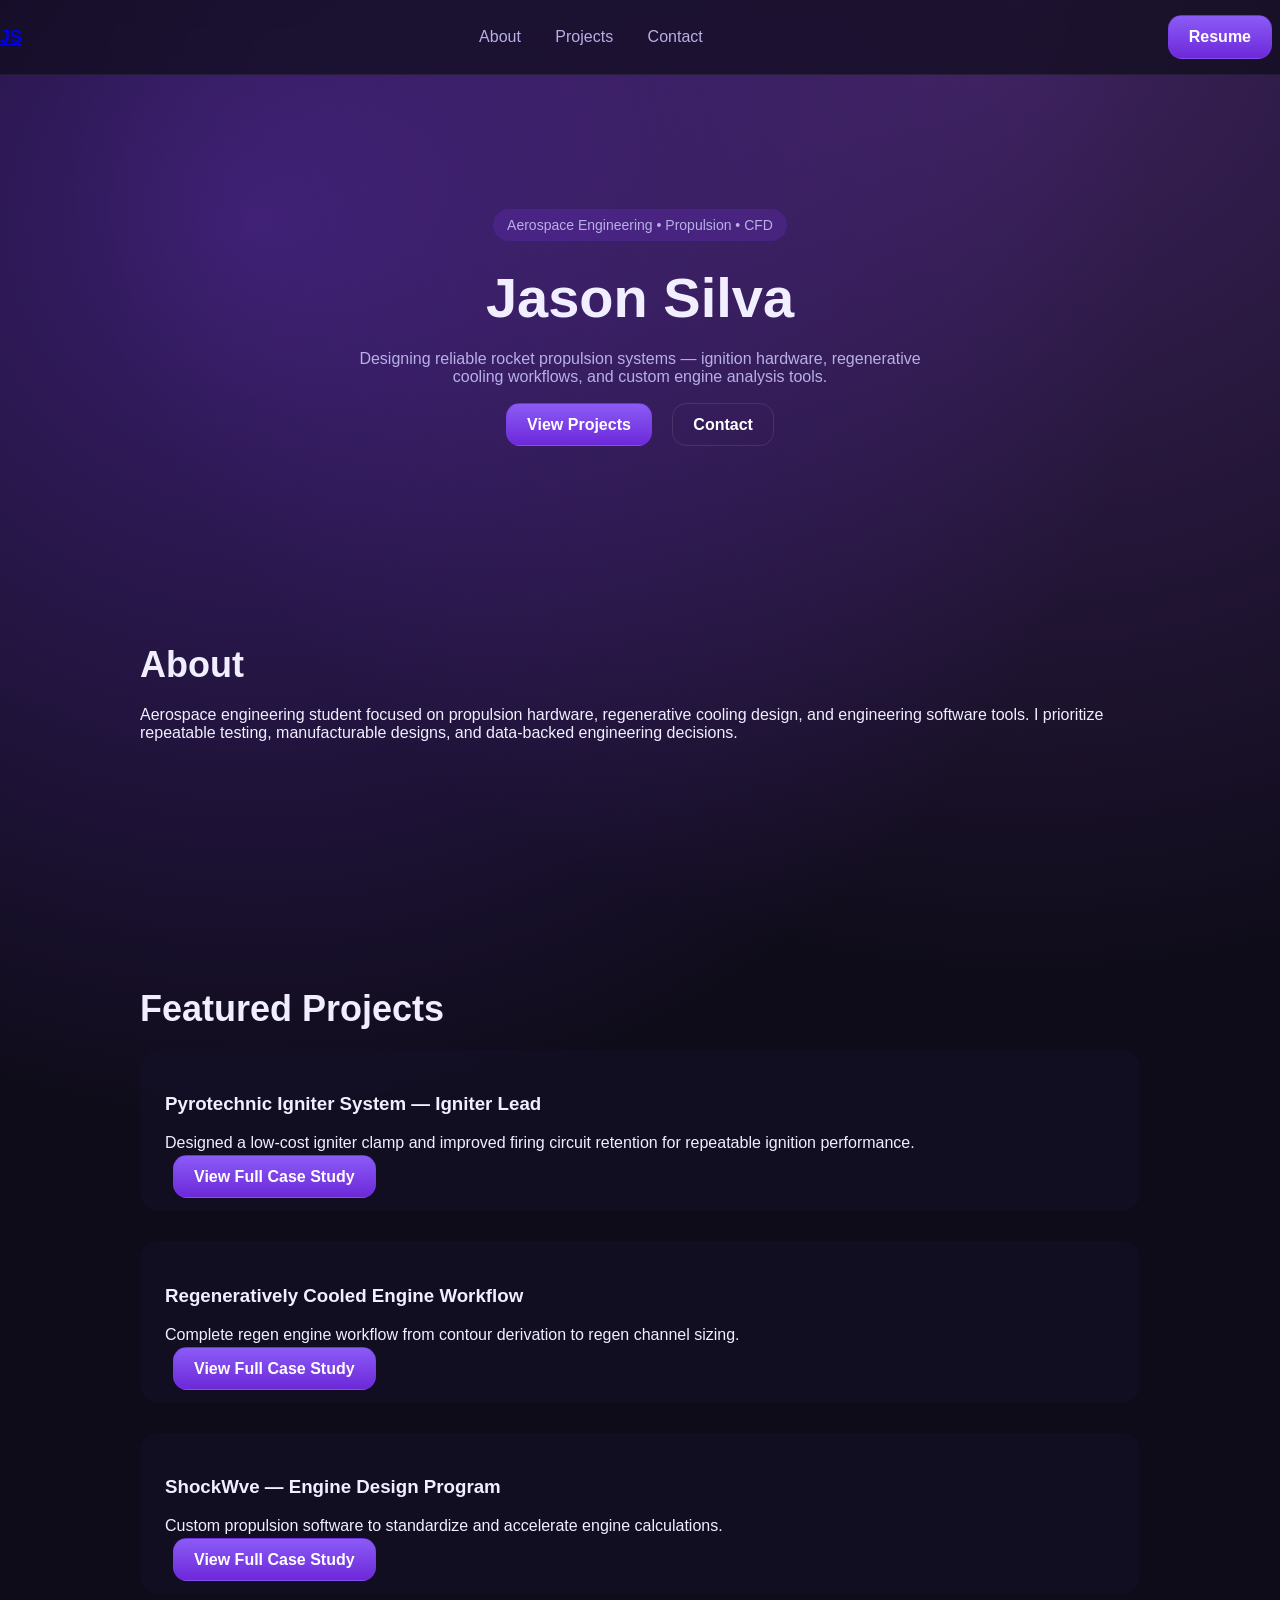
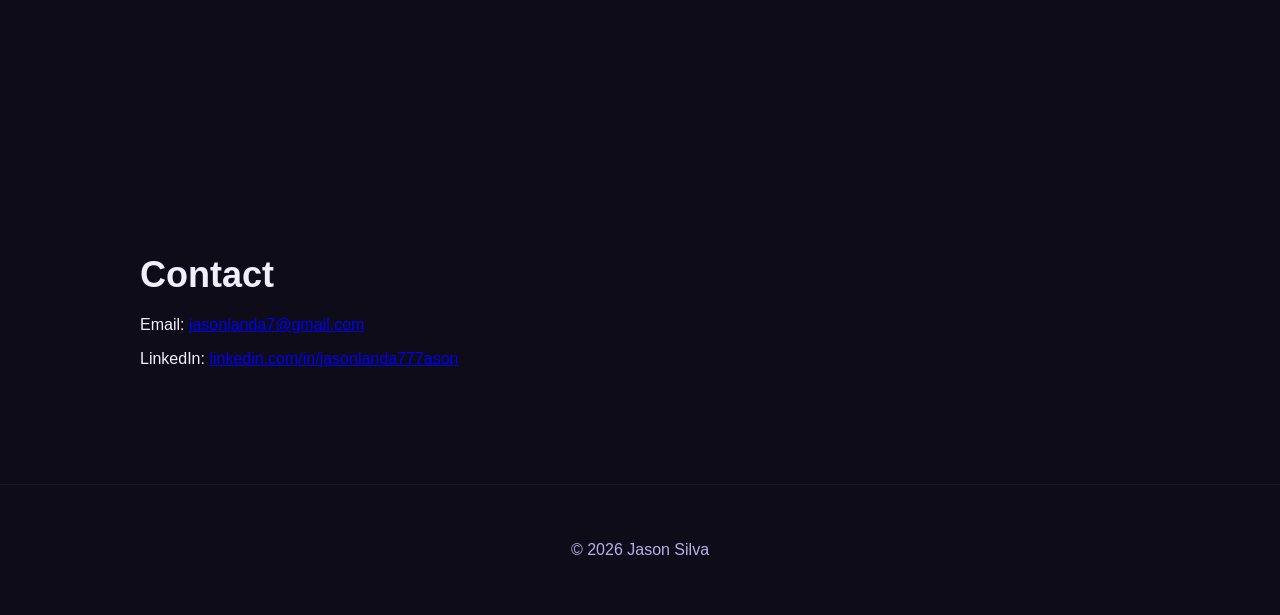
==== index.html @ 84298b2a "Add files via upload" ====
<!DOCTYPE html>
<html lang="en">
<head>
  <meta charset="UTF-8" />
  <meta name="viewport" content="width=device-width, initial-scale=1.0"/>
  <title>Jason Silva | Propulsion Portfolio</title>
  <meta name="description" content="Jason Silva — Aerospace engineering portfolio focused on propulsion, regenerative cooling, and engine design tools." />
  <link rel="stylesheet" href="style.css" />
</head>
<body>

<nav class="nav">
  <div class="nav-inner">
    <a class="brand" href="#top">JS</a>
    <div class="nav-links">
      <a href="#about">About</a>
      <a href="#projects">Projects</a>
      <a href="#contact">Contact</a>
    </div>
    <a class="btn btn-small" href="assets/resume.pdf" target="_blank">Resume</a>
  </div>
</nav>

<header id="top" class="hero reveal">
  <div class="container hero-content">
    <p class="tag">Aerospace Engineering • Propulsion • CFD</p>
    <h1>Jason Silva</h1>
    <p class="subtitle">
      Designing reliable rocket propulsion systems — ignition hardware,
      regenerative cooling workflows, and custom engine analysis tools.
    </p>
    <div class="hero-actions">
      <a class="btn" href="#projects">View Projects</a>
      <a class="btn btn-ghost" href="#contact">Contact</a>
    </div>
  </div>
</header>

<section id="about" class="section reveal">
  <div class="container">
    <h2>About</h2>
    <p>
      Aerospace engineering student focused on propulsion hardware,
      regenerative cooling design, and engineering software tools.
      I prioritize repeatable testing, manufacturable designs,
      and data-backed engineering decisions.
    </p>
  </div>
</section>

<section id="projects" class="section reveal">
  <div class="container">
    <h2>Featured Projects</h2>

    <!-- Project 1 -->
    <div class="card project">
  <h3>Pyrotechnic Igniter System — Igniter Lead</h3>
  <p>
    Designed a low-cost igniter clamp and improved firing circuit retention
    for repeatable ignition performance.
  </p>
  <a class="btn" href="igniter.html">View Full Case Study</a>
</div>

    <!-- Project 2 -->
    <div class="card project">
  <h3>Regeneratively Cooled Engine Workflow</h3>
  <p>
    Complete regen engine workflow from contour derivation
    to regen channel sizing.
  </p>
  <a class="btn" href="regen-engine.html">View Full Case Study</a>
</div>

    <!-- Project 3 -->
    <div class="card project">
  <h3>ShockWve — Engine Design Program</h3>
  <p>
    Custom propulsion software to standardize and accelerate engine calculations.
  </p>
  <a class="btn" href="shockwve.html">View Full Case Study</a>
</div>

  </div>
</section>

<section id="contact" class="section reveal">
  <div class="container">
    <h2>Contact</h2>
    <p>Email: <a href="mailto:jasonlanda7@gmail.com">jasonlanda7@gmail.com</a></p>
    <p>
      LinkedIn:
      <a href="https://www.linkedin.com/in/jasonlanda777ason" target="_blank">
        linkedin.com/in/jasonlanda777ason
      </a>
    </p>
  </div>
</section>

<footer>
  <p>© <span id="year"></span> Jason Silva</p>
</footer>

<script>
  document.getElementById("year").textContent = new Date().getFullYear();

  const reveals = document.querySelectorAll(".reveal");

  const observer = new IntersectionObserver((entries) => {
    entries.forEach(entry => {
      if (entry.isIntersecting) {
        entry.target.classList.add("active");
      }
    });
  }, { threshold: 0.15 });

  reveals.forEach(el => observer.observe(el));
</script>

</body>
</html>
---- style.css ----
:root{
  --bg:#0f0c1a;
  --card:rgba(20,17,41,0.6);
  --text:#f1efff;
  --muted:#b8b0e6;
  --purple:#7c3aed;
  --purple-light:#a855f7;
  --radius:18px;
}

*{box-sizing:border-box}
html{scroll-behavior:smooth}

body{
  margin:0;
  font-family:-apple-system,BlinkMacSystemFont,"SF Pro Display","Segoe UI",Roboto,Helvetica,Arial,sans-serif;
  background: radial-gradient(circle at 20% 10%, rgba(124,58,237,0.4), transparent 40%),
              radial-gradient(circle at 80% 0%, rgba(168,85,247,0.3), transparent 40%),
              var(--bg);
  color:var(--text);
}

.container{
  width:min(1000px,90%);
  margin:auto;
}

.nav{
  position:sticky;
  top:0;
  backdrop-filter:blur(12px);
  background:rgba(15,12,26,0.7);
  padding:15px 0;
  border-bottom:1px solid rgba(255,255,255,0.05);
}

.nav-inner{
  display:flex;
  justify-content:space-between;
  align-items:center;
}

.nav-links a{
  margin:0 15px;
  color:var(--muted);
  text-decoration:none;
}

.brand{
  font-weight:700;
  font-size:18px;
}

.hero{
  text-align:center;
  padding:120px 0 80px;
}

.hero h1{
  font-size:56px;
  margin:10px 0;
}

.subtitle{
  color:var(--muted);
  max-width:600px;
  margin:20px auto;
}

.tag{
  display:inline-block;
  padding:8px 14px;
  background:rgba(124,58,237,0.2);
  border-radius:999px;
  color:var(--muted);
  font-size:14px;
}

.hero-actions{
  margin-top:30px;
}

.btn{
  padding:12px 20px;
  border-radius:14px;
  border:1px solid rgba(124,58,237,0.4);
  background:linear-gradient(180deg,#8b5cf6,#6d28d9);
  color:#fff;
  text-decoration:none;
  font-weight:600;
  transition:all .35s cubic-bezier(.22,1,.36,1);
  margin:0 8px;
}

.btn:hover{
  transform:translateY(-4px);
  box-shadow:0 20px 60px rgba(124,58,237,.5);
}

.btn-ghost{
  background:transparent;
  border:1px solid rgba(255,255,255,0.1);
}

.section{
  padding:100px 0;
}

.section h2{
  font-size:36px;
  margin-bottom:20px;
}

.card{
  background:var(--card);
  backdrop-filter:blur(18px);
  padding:25px;
  border-radius:var(--radius);
  margin-bottom:30px;
  transition:all .5s cubic-bezier(.22,1,.36,1);
}

.card:hover{
  transform:translateY(-6px);
  box-shadow:0 30px 80px rgba(124,58,237,.25);
}

ul,ol{
  color:var(--muted);
}

footer{
  text-align:center;
  padding:40px 0;
  border-top:1px solid rgba(255,255,255,0.05);
  color:var(--muted);
}

/* Reveal Animation */
.reveal{
  opacity:0;
  transform:translateY(40px);
  transition:opacity .9s cubic-bezier(.22,1,.36,1),
             transform .9s cubic-bezier(.22,1,.36,1);
}

.reveal.active{
  opacity:1;
  transform:translateY(0);

/* ENGINE PAGE */

.engine-hero {
  padding: 140px 0 120px;
  text-align: center;
}

.engine-title {
  font-size: 52px;
  margin-bottom: 20px;
  letter-spacing: -0.03em;
}

.engine-subtitle {
  max-width: 700px;
  margin: auto;
  color: var(--muted);
  font-size: 18px;
}

.engine-step {
  padding: 120px 0;
  transition: background 0.6s ease;
}

.engine-step.dark {
  background: rgba(124, 58, 237, 0.05);
}

.step-grid {
  display: grid;
  grid-template-columns: 1fr 1fr;
  gap: 60px;
  align-items: center;
}

.step-text h2 {
  font-size: 34px;
  margin-bottom: 20px;
}

.step-text p {
  color: var(--muted);
  line-height: 1.7;
  margin-bottom: 16px;
}

.step-image img {
  width: 100%;
  border-radius: 16px;
  margin-bottom: 20px;
  transition: transform 0.6s cubic-bezier(.22,1,.36,1);
}

.step-image img:hover {
  transform: scale(1.03);
}

.placeholder {
  background: rgba(255,255,255,0.05);
  border-radius: 16px;
  padding: 80px;
  text-align: center;
  color: var(--muted);
  font-size: 16px;
}

/* Reveal Animation */
.reveal {
  opacity: 0;
  transform: translateY(60px);
  transition: opacity 1s cubic-bezier(.22,1,.36,1),
              transform 1s cubic-bezier(.22,1,.36,1);
}

.reveal.active {
  opacity: 1;
  transform: translateY(0);
}

@media (max-width: 900px) {
  .step-grid {
    grid-template-columns: 1fr;
  }
}
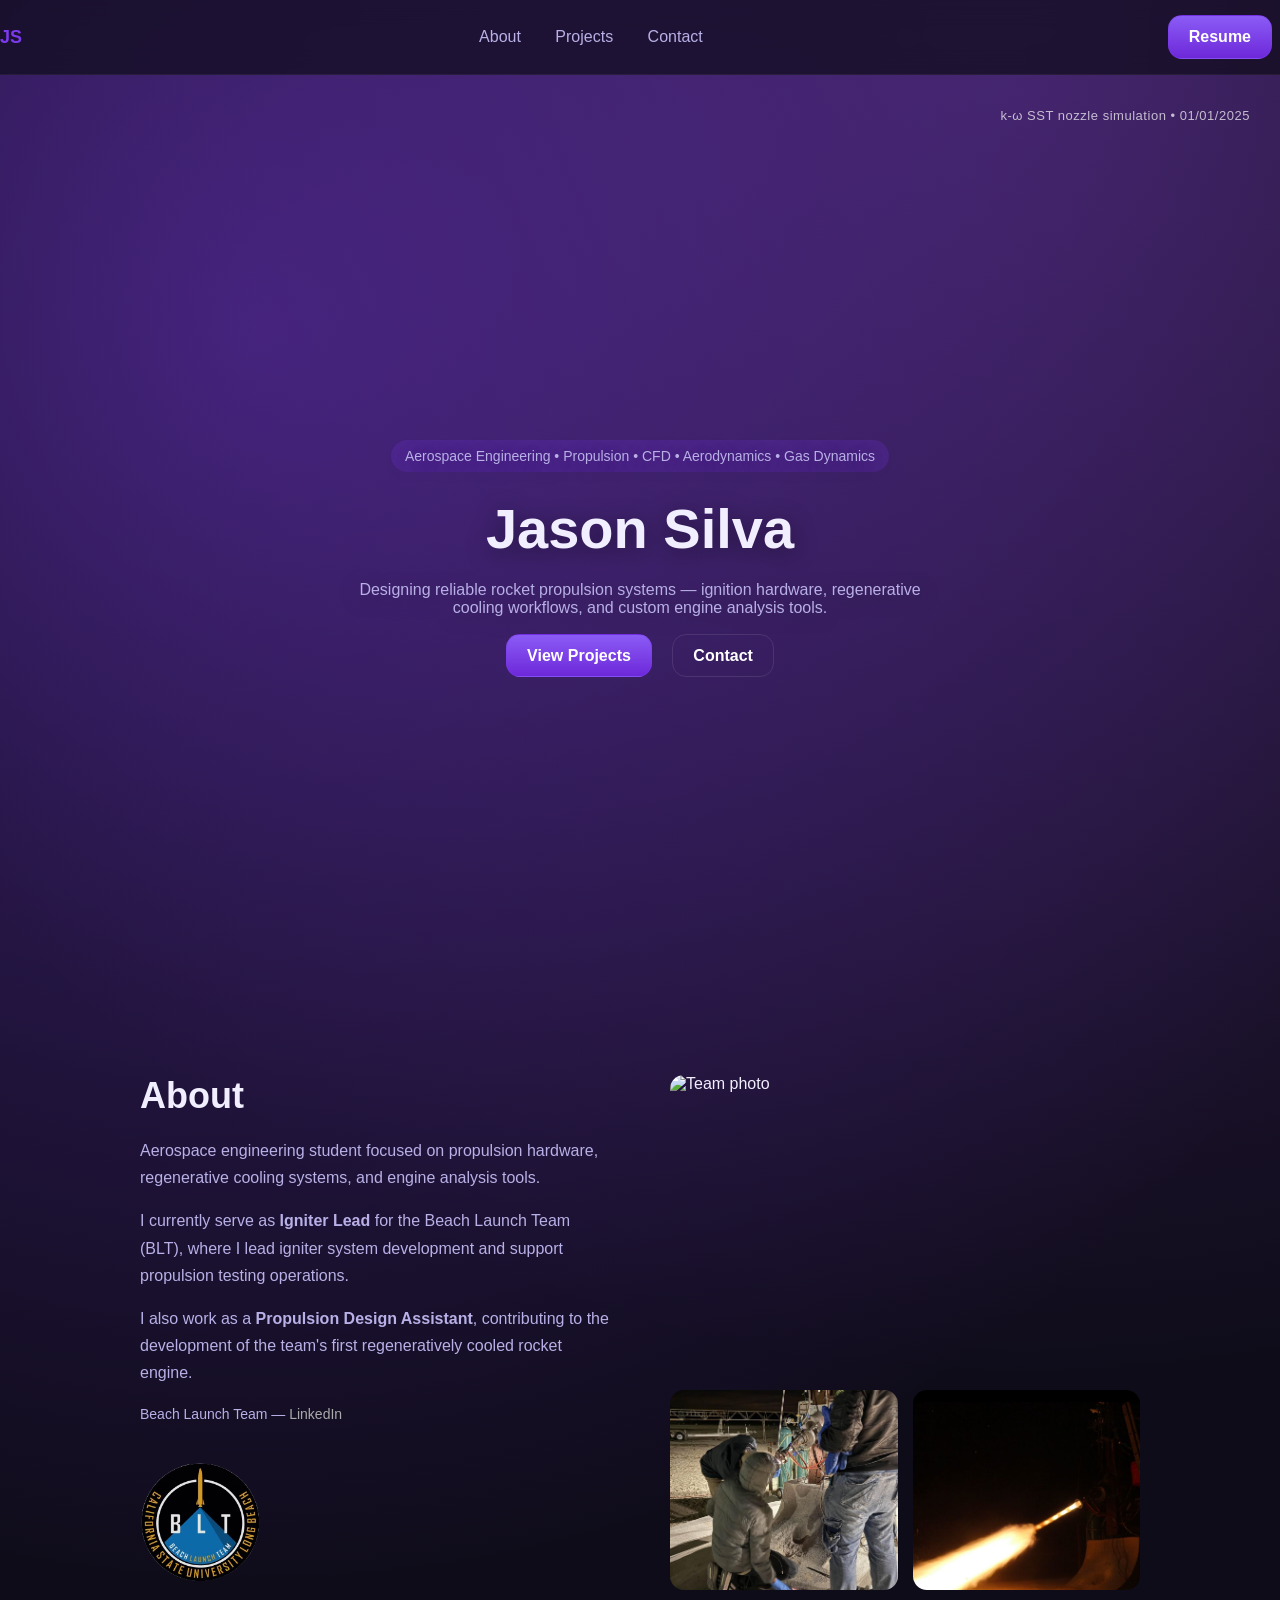
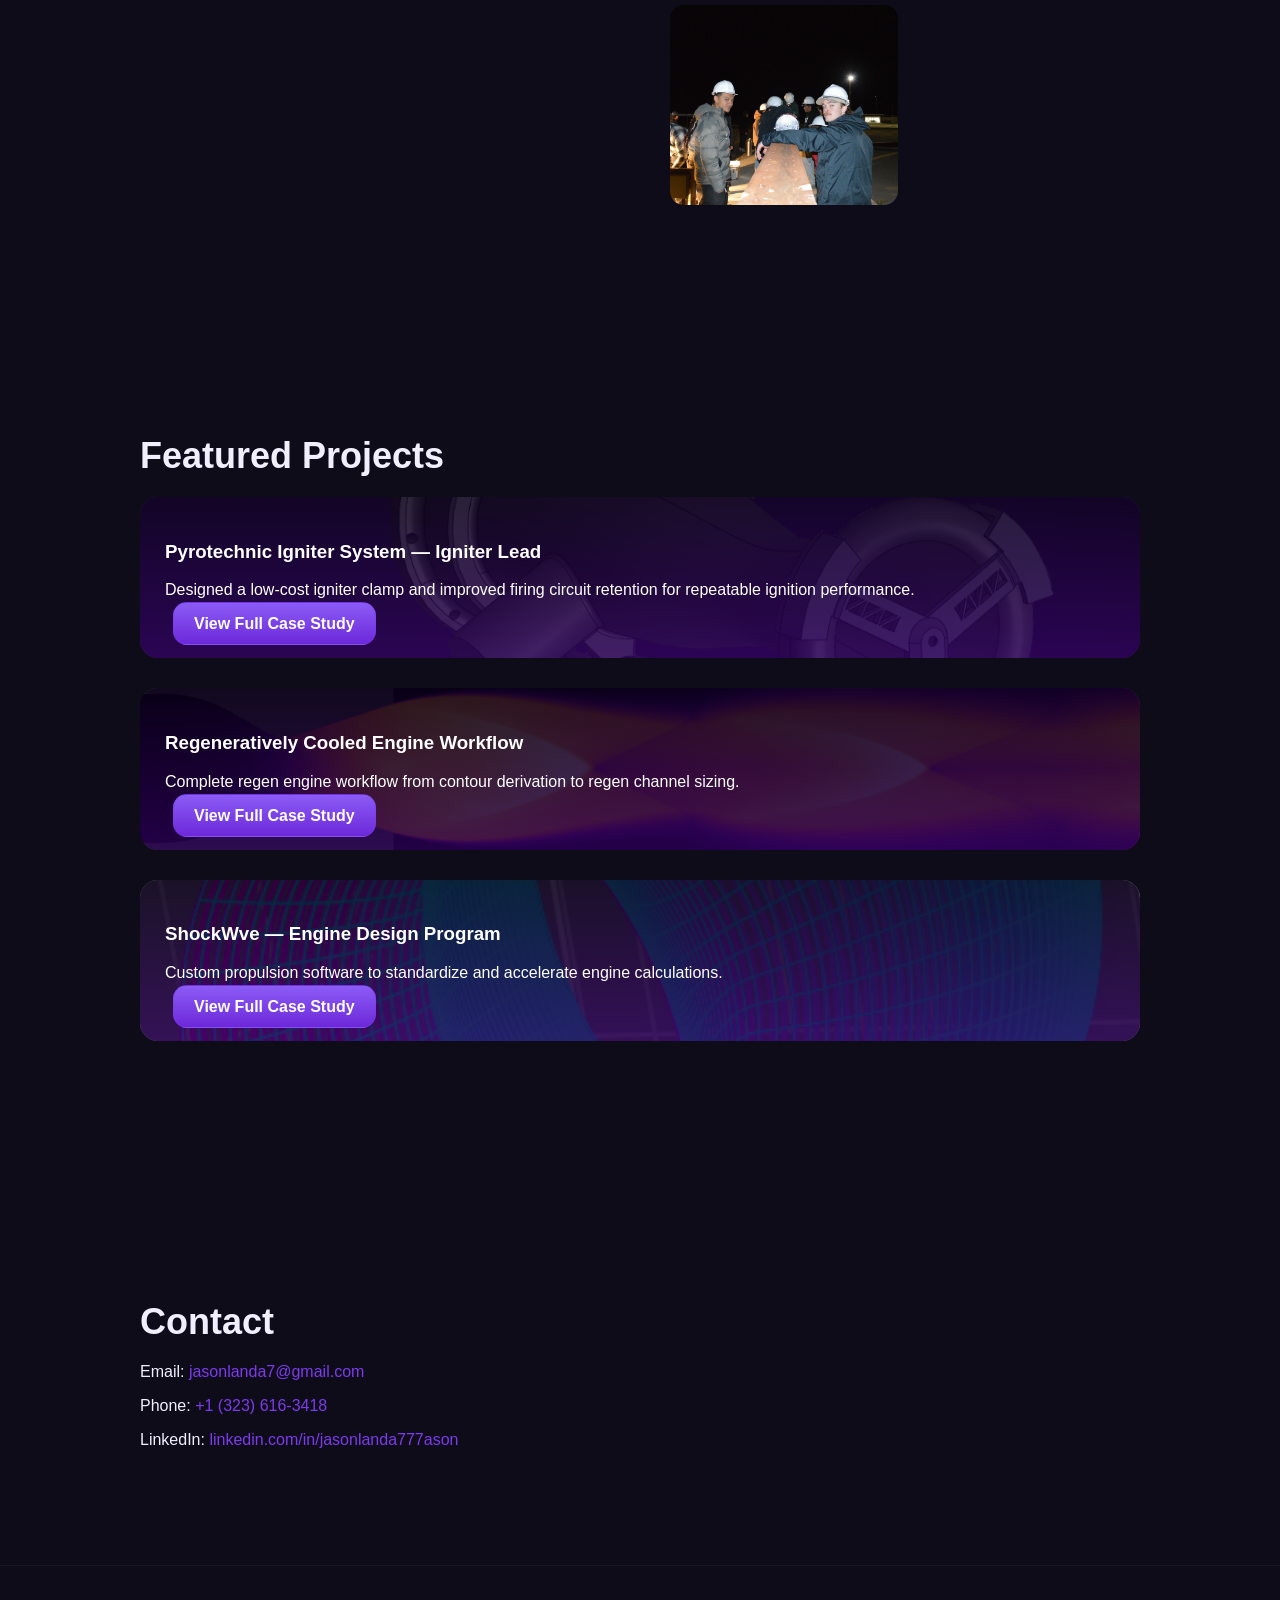
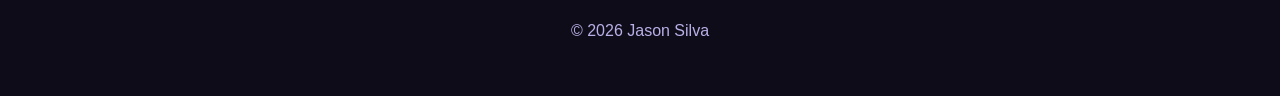
==== commit 8955d656: "Add files via upload" ====
--- a/index.html
+++ b/index.html
@@ -21,9 +21,16 @@
   </div>
 </nav>
 
-<header id="top" class="hero reveal">
-  <div class="container hero-content">
-    <p class="tag">Aerospace Engineering • Propulsion • CFD</p>
+<header id="top" class="hero">
+  <video class="hero-video" autoplay muted loop playsinline>
+    <source src="assets/transient_sim.mp4" type="video/mp4">
+  </video>
+<p class="sim-label">
+    k-ω SST nozzle simulation • 01/01/2025
+  </p>
+
+  <div class="container hero-content reveal">
+    <p class="tag">Aerospace Engineering • Propulsion • CFD • Aerodynamics • Gas Dynamics</p>
     <h1>Jason Silva</h1>
     <p class="subtitle">
       Designing reliable rocket propulsion systems — ignition hardware,
@@ -37,14 +44,48 @@
 </header>
 
 <section id="about" class="section reveal">
-  <div class="container">
-    <h2>About</h2>
-    <p>
-      Aerospace engineering student focused on propulsion hardware,
-      regenerative cooling design, and engineering software tools.
-      I prioritize repeatable testing, manufacturable designs,
-      and data-backed engineering decisions.
-    </p>
+  <div class="container about-grid">
+
+    <!-- LEFT: TEXT -->
+    <div class="about-text">
+      <h2>About</h2>
+      <p>
+        Aerospace engineering student focused on propulsion hardware,
+        regenerative cooling systems, and engine analysis tools.
+      </p>
+
+      <p>
+        I currently serve as <strong>Igniter Lead</strong> for the
+        Beach Launch Team (BLT), where I lead igniter system development
+        and support propulsion testing operations.
+      </p>
+
+      <p>
+        I also work as a <strong>Propulsion Design Assistant</strong>,
+        contributing to the development of the team's first
+        regeneratively cooled rocket engine.
+      </p>
+
+      <p class="blt-credit">
+        Beach Launch Team —
+        <a href="https://www.linkedin.com/company/csulb-beach-launch-team/"
+           target="_blank">
+           LinkedIn
+        </a>
+      </p>
+
+      <img src="assets/blt_logo.png" class="blt-logo" alt="BLT logo">
+    </div>
+
+    <!-- RIGHT: IMAGES -->
+    <div class="about-images">
+  <img class="big" src="assets/mogging.JPG" alt="Team photo">
+
+  <img src="assets/hands_on.jpeg" alt="Igniter work">
+  <img src="assets/hotfire.jpeg" alt="Hot fire test">
+  <img src="assets/igniter_team.jpeg" alt="Igniter team">
+</div>
+
   </div>
 </section>
 
@@ -53,7 +94,7 @@
     <h2>Featured Projects</h2>
 
     <!-- Project 1 -->
-    <div class="card project">
+    <div class="card project igniter">
   <h3>Pyrotechnic Igniter System — Igniter Lead</h3>
   <p>
     Designed a low-cost igniter clamp and improved firing circuit retention
@@ -63,7 +104,7 @@
 </div>
 
     <!-- Project 2 -->
-    <div class="card project">
+    <div class="card project regen">
   <h3>Regeneratively Cooled Engine Workflow</h3>
   <p>
     Complete regen engine workflow from contour derivation
@@ -73,7 +114,7 @@
 </div>
 
     <!-- Project 3 -->
-    <div class="card project">
+    <div class="card project shockwve">
   <h3>ShockWve — Engine Design Program</h3>
   <p>
     Custom propulsion software to standardize and accelerate engine calculations.
@@ -87,7 +128,17 @@
 <section id="contact" class="section reveal">
   <div class="container">
     <h2>Contact</h2>
-    <p>Email: <a href="mailto:jasonlanda7@gmail.com">jasonlanda7@gmail.com</a></p>
+
+    <p>
+      Email:
+      <a href="mailto:jasonlanda7@gmail.com">jasonlanda7@gmail.com</a>
+    </p>
+
+    <p>
+      Phone:
+      <a href="tel:+13236163418">+1 (323) 616-3418</a>
+    </p>
+
     <p>
       LinkedIn:
       <a href="https://www.linkedin.com/in/jasonlanda777ason" target="_blank">
@@ -117,5 +168,25 @@
   reveals.forEach(el => observer.observe(el));
 </script>
 
+<div class="lightbox" id="lightbox">
+  <img id="lightbox-img" src="">
+</div>
+
+<script>
+  const images = document.querySelectorAll(".about-images img");
+  const lightbox = document.getElementById("lightbox");
+  const lightboxImg = document.getElementById("lightbox-img");
+
+  images.forEach(img => {
+    img.addEventListener("click", () => {
+      lightbox.style.display = "flex";
+      lightboxImg.src = img.src;
+    });
+  });
+
+  lightbox.addEventListener("click", () => {
+    lightbox.style.display = "none";
+  });
+</script>
 </body>
 </html>
--- a/style.css
+++ b/style.css
@@ -147,7 +147,7 @@
 .reveal.active{
   opacity:1;
   transform:translateY(0);
-
+}
 /* ENGINE PAGE */
 
 .engine-hero {
@@ -233,3 +233,266 @@
     grid-template-columns: 1fr;
   }
 }
+
+/* IGNITER PAGE */
+
+.igniter-gallery {
+  display: grid;
+  grid-template-columns: repeat(auto-fit, minmax(250px, 1fr));
+  gap: 20px;
+  margin-top: 20px;
+}
+
+.igniter-gallery img {
+  width: 100%;
+  border-radius: 8px;
+  background: #111;
+  padding: 10px;
+}
+
+/* === Media sizing fix for igniter page === */
+
+/* Keep images normal */
+.step-image img {
+  width: 100%;
+  height: auto;
+}
+
+/* Slightly shrink animation */
+.step-image video {
+  width: 120%;          /* tweak 85–92% if needed */
+  max-width: 800px;
+  margin: 0 auto;
+  display: block;
+}
+
+/* =========================
+   PROJECT BACKGROUND IMAGES
+   ========================= */
+
+.project {
+  position: relative;
+  overflow: hidden;
+  color: white;
+  background-size: cover;
+  background-position: center;
+}
+
+/* 🔧 Your images mapped correctly */
+.project.igniter {
+  background-image: url("assets/igniter_holder.png");
+}
+
+.project.regen {
+  background-image: url("assets/gas_dynamics.png");
+}
+
+.project.shockwve {
+  background-image: url("assets/shockwve.png");
+}
+
+/* 🌌 purple tint overlay */
+.project::before {
+  content: "";
+  position: absolute;
+  inset: 0;
+
+  background:
+    linear-gradient(
+      rgba(10, 0, 25, 0.85),
+      rgba(40, 0, 80, 0.85)
+    ),
+    radial-gradient(
+      circle at 70% 30%,
+      rgba(120, 0, 255, 0.25),
+      transparent 60%
+    );
+
+  z-index: 1;
+}
+
+/* keep text on top */
+.project * {
+  position: relative;
+  z-index: 2;
+}
+
+/* smooth hover */
+.project {
+  transition: all 0.4s ease;
+}
+
+.project:hover {
+  transform: translateY(-6px);
+  box-shadow: 0 30px 80px rgba(124,58,237,.25);
+  background-size: 110%;
+}
+
+/* =========================
+   ABOUT SECTION UPGRADE
+   ========================= */
+
+.about-grid {
+  display: grid;
+  grid-template-columns: 1fr 1fr;
+  gap: 60px;
+  align-items: start;
+}
+
+.about-text p {
+  color: var(--muted);
+  line-height: 1.7;
+  margin-bottom: 16px;
+}
+
+.blt-logo {
+  width: 120px;
+  margin-top: 20px;
+  opacity: 0.9;
+}
+
+.blt-credit {
+  margin-top: 10px;
+  font-size: 14px;
+  color: #aaa;
+}
+
+.blt-credit a {
+  color: #aaa;
+  text-decoration: none;
+}
+
+.blt-credit a:hover {
+  color: var(--purple-light);
+}
+
+/* image grid */
+.about-images {
+  display: grid;
+  grid-template-columns: 1fr 1fr;
+  gap: 15px;
+}
+
+/* BIG main image */
+.about-images img.big {
+  grid-column: span 2;
+  height: 300px;
+}
+
+/* all images */
+.about-images img {
+  width: 100%;
+  border-radius: 14px;
+  object-fit: cover;
+  height: 200px;
+  cursor: pointer;
+  transition: transform 0.4s ease, box-shadow 0.4s ease;
+}
+
+.about-images img:hover {
+  transform: scale(1.04);
+  box-shadow: 0 20px 60px rgba(124,58,237,0.3);
+}
+
+/* mobile */
+@media (max-width: 900px) {
+  .about-grid {
+    grid-template-columns: 1fr;
+  }
+
+  .about-images img {
+    height: 200px;
+  }
+}
+
+/* =========================
+   HERO VIDEO BACKGROUND
+   ========================= */
+
+.hero {
+  position: relative;
+  min-height: 100vh;
+  display: flex;
+  align-items: center;
+  justify-content: center;
+  overflow: hidden;
+  text-align: center;
+}
+
+.hero-video {
+  position: absolute;
+  inset: 0;
+  width: 100%;
+  height: 100%;
+  object-fit: cover;
+  filter: none;
+  z-index: 0;
+}
+
+.hero-overlay {
+  display: none;
+}
+
+.hero-content {
+  position: relative;
+  z-index: 2;
+}
+
+/* optional: stronger readability */
+.hero h1,
+.hero .subtitle,
+.hero .tag {
+  text-shadow: 0 4px 24px rgba(0,0,0,0.45);
+}
+
+.sim-label {
+  position: absolute;
+  top: 20px;
+  right: 30px;
+  font-size: 13px;
+  color: rgba(255,255,255,0.7);
+  z-index: 2;
+  font-weight: 500;
+  letter-spacing: 0.04em;
+}
+
+.brand {
+  font-weight: 700;
+  font-size: 18px;
+  color: var(--purple);
+  text-decoration: none;
+}
+
+.brand:hover {
+  color: var(--purple-light);
+}
+
+#contact a {
+  color: var(--purple);
+  text-decoration: none;
+}
+
+#contact a:hover {
+  color: var(--purple-light);
+}
+
+/* LIGHTBOX */
+.lightbox {
+  position: fixed;
+  inset: 0;
+  background: rgba(0,0,0,0.9);
+  display: none;
+  align-items: center;
+  justify-content: center;
+  z-index: 999;
+}
+
+.lightbox img {
+  max-width: 90%;
+  max-height: 90%;
+  border-radius: 12px;
+}
+
+.about-text h2 {
+  margin-top: 0;
+}
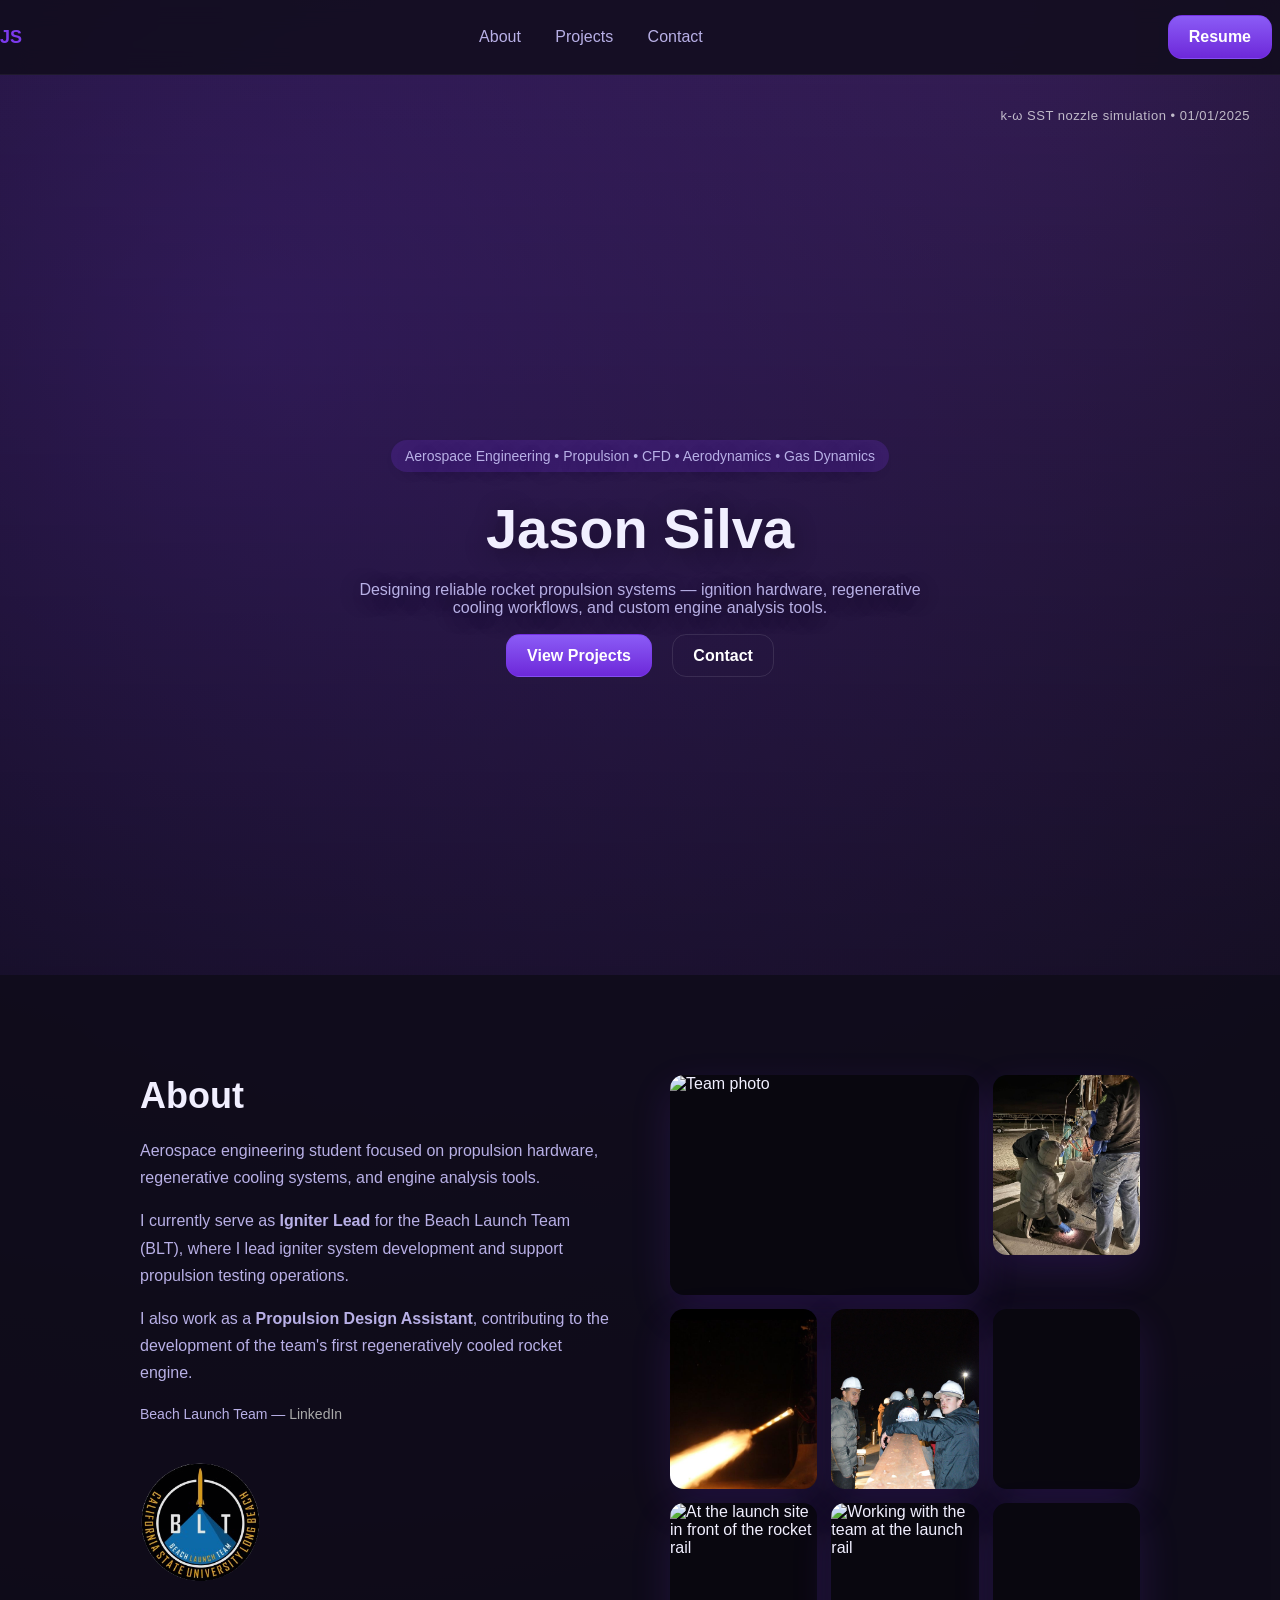
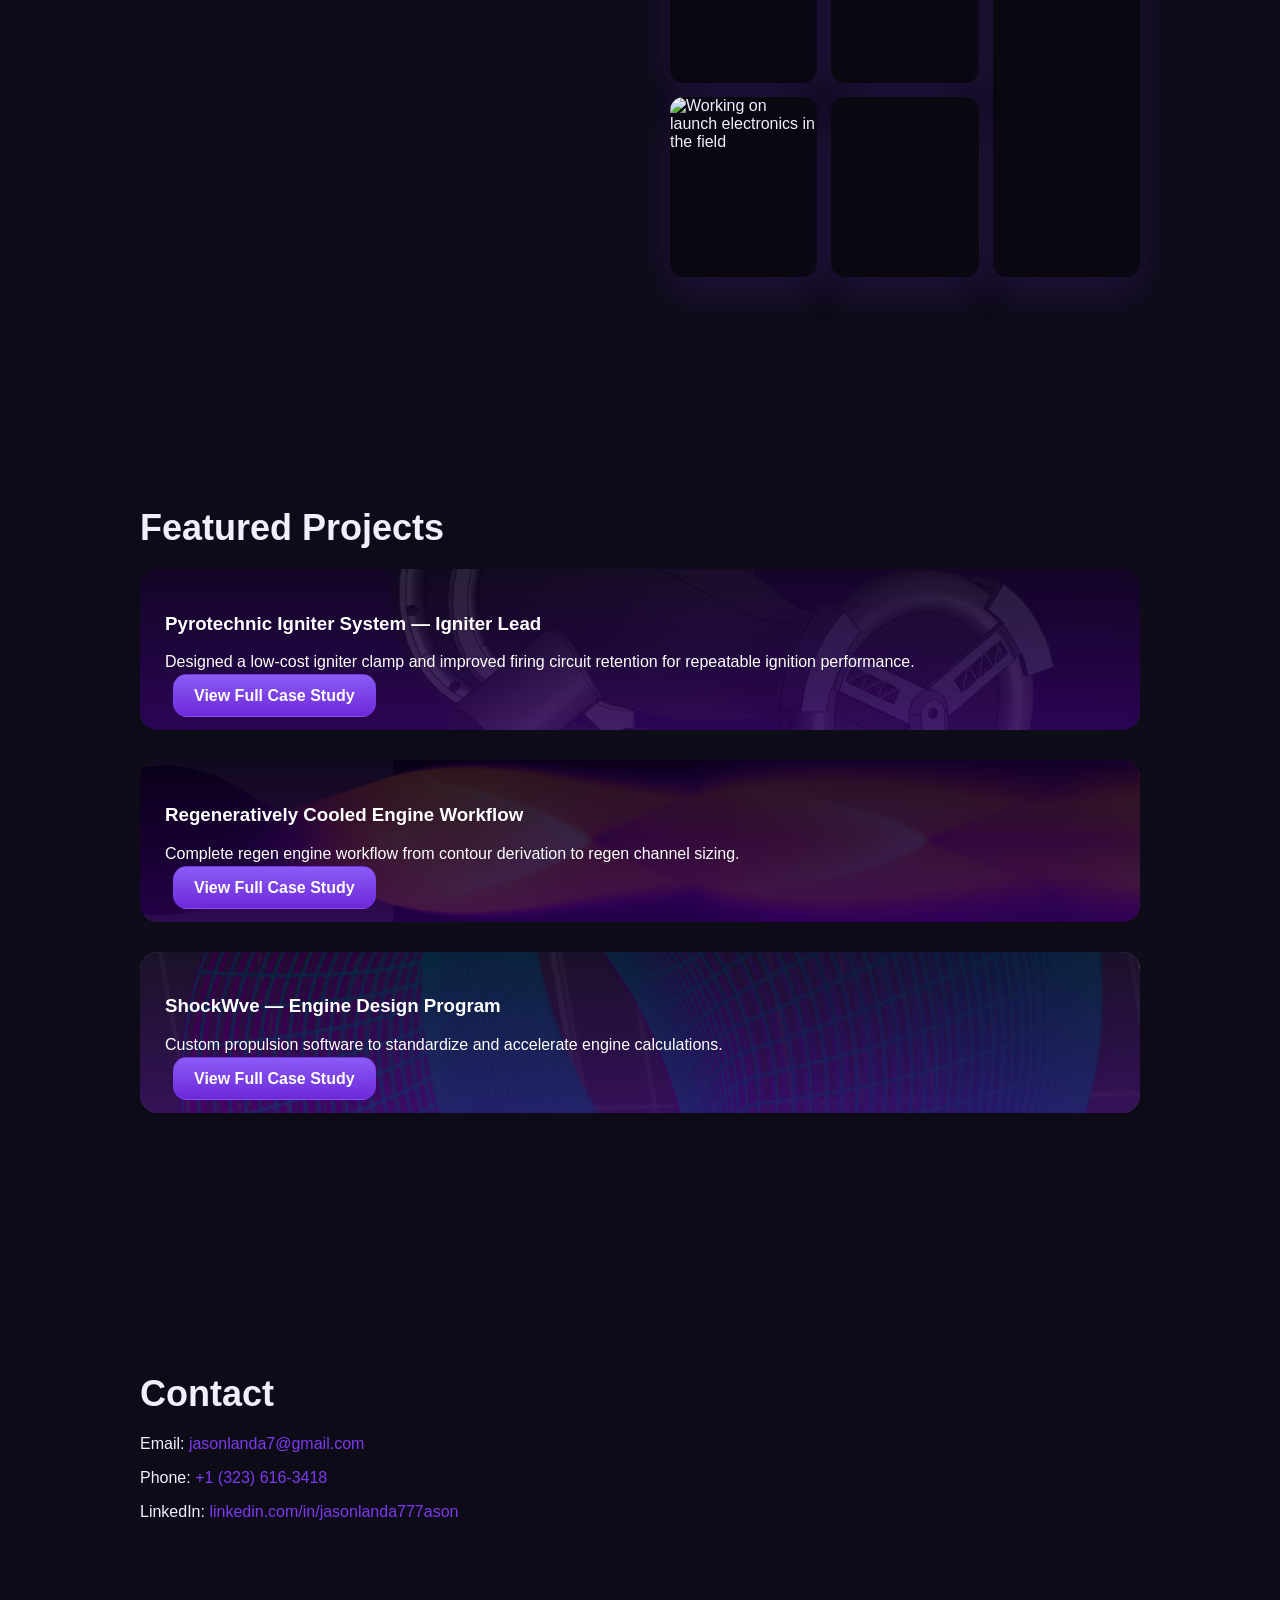
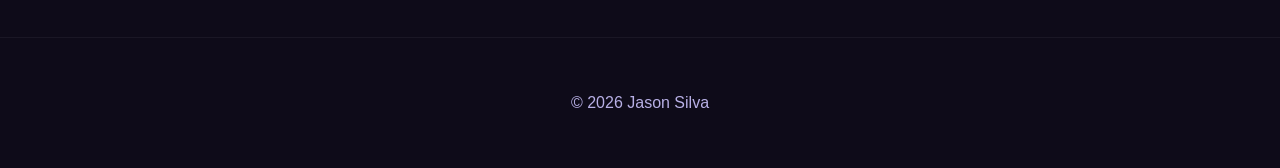
==== commit 57417e85: "Add files via upload" ====
--- a/index.html
+++ b/index.html
@@ -77,13 +77,31 @@
       <img src="assets/blt_logo.png" class="blt-logo" alt="BLT logo">
     </div>
 
-    <!-- RIGHT: IMAGES -->
-    <div class="about-images">
-  <img class="big" src="assets/mogging.JPG" alt="Team photo">
+<!-- RIGHT: BLT MEDIA -->
+<div class="about-media-grid">
+  <img class="media-wide" src="assets/mogging.JPG" alt="Team photo">
 
   <img src="assets/hands_on.jpeg" alt="Igniter work">
   <img src="assets/hotfire.jpeg" alt="Hot fire test">
   <img src="assets/igniter_team.jpeg" alt="Igniter team">
+  <video autoplay muted loop playsinline preload="auto">
+  <source src="assets/staticfire.mp4" type="video/mp4">
+</video>
+  <img src="assets/jason2.JPG" alt="At the launch site in front of the rocket rail">
+  <img src="assets/jason3.JPG" alt="Working with the team at the launch rail">
+
+  <video class="media-tall" autoplay muted loop playsinline preload="auto">
+    <source src="assets/rocket_launch.mp4" type="video/mp4">
+  </video>
+
+
+<img src="assets/jason1.JPG" alt="Working on launch electronics in the field">
+
+  <video autoplay muted loop playsinline preload="auto">
+    <source src="assets/thermite.mp4" type="video/mp4">
+  </video>
+
+
 </div>
 
   </div>
@@ -168,24 +186,36 @@
   reveals.forEach(el => observer.observe(el));
 </script>
 
-<div class="lightbox" id="lightbox">
-  <img id="lightbox-img" src="">
-</div>
+<div class="lightbox" id="lightbox"></div>
 
 <script>
-  const images = document.querySelectorAll(".about-images img");
+  const mediaItems = document.querySelectorAll(".about-media-grid img, .about-media-grid video");
   const lightbox = document.getElementById("lightbox");
-  const lightboxImg = document.getElementById("lightbox-img");
-
-  images.forEach(img => {
-    img.addEventListener("click", () => {
+
+  mediaItems.forEach(item => {
+    item.addEventListener("click", () => {
       lightbox.style.display = "flex";
-      lightboxImg.src = img.src;
+
+      if (item.tagName === "IMG") {
+        lightbox.innerHTML = `<img src="${item.src}" alt="">`;
+      }
+
+      if (item.tagName === "VIDEO") {
+        const source = item.querySelector("source");
+        if (source) {
+          lightbox.innerHTML = `
+            <video autoplay controls loop playsinline>
+              <source src="${source.src}" type="${source.type}">
+            </video>
+          `;
+        }
+      }
     });
   });
 
   lightbox.addEventListener("click", () => {
     lightbox.style.display = "none";
+    lightbox.innerHTML = "";
   });
 </script>
 </body>
--- a/style.css
+++ b/style.css
@@ -26,12 +26,13 @@
 }
 
 .nav{
-  position:sticky;
-  top:0;
-  backdrop-filter:blur(12px);
-  background:rgba(15,12,26,0.7);
-  padding:15px 0;
-  border-bottom:1px solid rgba(255,255,255,0.05);
+  position: sticky;
+  top: 0;
+  z-index: 1000;
+  backdrop-filter: blur(12px);
+  background: rgba(15,12,26,0.88);
+  padding: 15px 0;
+  border-bottom: 1px solid rgba(255,255,255,0.05);
 }
 
 .nav-inner{
@@ -495,4 +496,188 @@
 
 .about-text h2 {
   margin-top: 0;
+}
+
+html {
+  scroll-behavior: smooth;
+  scroll-padding-top: 90px;
+}
+
+#about,
+#projects,
+#contact,
+#top {
+  scroll-margin-top: 90px;
+}
+
+.hero {
+  position: relative;
+  min-height: 100vh;
+  display: flex;
+  align-items: center;
+  justify-content: center;
+  overflow: hidden;
+  text-align: center;
+  z-index: 0;
+}
+
+.hero-video {
+  position: absolute;
+  inset: 0;
+  width: 100%;
+  height: 100%;
+  object-fit: cover;
+  filter: none;
+  z-index: 0;
+}
+
+.hero-content {
+  position: relative;
+  z-index: 1;
+}
+
+/* make the hero video stay in the background */
+.hero-video {
+  position: fixed;
+  top: 0;
+  left: 0;
+  width: 100%;
+  height: 100vh;
+  object-fit: cover;
+  z-index: -2;
+  pointer-events: none;
+}
+
+/* optional dark overlay so text stays readable */
+.hero::after {
+  content: "";
+  position: absolute;
+  inset: 0;
+  background: linear-gradient(
+    to bottom,
+    rgba(15,12,26,0.35),
+    rgba(15,12,26,0.55)
+  );
+  z-index: -1;
+}
+
+.hero {
+  background: transparent;
+}
+
+/* these sections scroll over the animation */
+.section,
+footer {
+  position: relative;
+  z-index: 2;
+  background: rgba(15,12,26,0.94);
+}
+
+/* =========================
+   BLT MEDIA GALLERY
+   ========================= */
+
+.about-media {
+  display: flex;
+  flex-direction: column;
+  gap: 18px;
+}
+
+.about-videos {
+  display: grid;
+  grid-template-columns: 1fr;
+  gap: 15px;
+}
+
+.about-videos video {
+  width: 100%;
+  border-radius: 14px;
+  background: #09070f;
+  border: 1px solid rgba(255,255,255,0.06);
+  box-shadow: 0 20px 60px rgba(124,58,237,0.12);
+}
+
+/* optional nicer balance on larger screens */
+@media (min-width: 1100px) {
+  .about-images img.big {
+    height: 340px;
+  }
+
+  .about-images img {
+    height: 210px;
+  }
+}
+
+/* =========================
+   BLT MEDIA PORTFOLIO GRID
+   ========================= */
+
+.about-media-grid {
+  display: grid;
+  grid-template-columns: repeat(3, 1fr);
+  gap: 14px;
+  align-items: stretch;
+}
+
+.about-media-grid img,
+.about-media-grid video {
+  width: 100%;
+  height: 180px;
+  object-fit: cover;
+  display: block;
+  border-radius: 14px;
+  overflow: hidden;
+  background: #09070f;
+  box-shadow: 0 16px 40px rgba(124,58,237,0.16);
+  transition: transform 0.35s ease, box-shadow 0.35s ease;
+}
+
+.about-media-grid img:hover,
+.about-media-grid video:hover {
+  transform: scale(1.03);
+  box-shadow: 0 22px 60px rgba(124,58,237,0.24);
+}
+
+.about-media-grid .media-wide {
+  grid-column: span 2;
+  height: 220px;
+}
+
+/* make videos feel like photo tiles */
+.about-media-grid video {
+  object-fit: cover;
+}
+
+/* tablet */
+@media (max-width: 1100px) {
+  .about-media-grid {
+    grid-template-columns: repeat(2, 1fr);
+  }
+
+  .about-media-grid .media-wide {
+    grid-column: span 2;
+  }
+}
+
+/* mobile */
+@media (max-width: 700px) {
+  .about-media-grid {
+    grid-template-columns: 1fr;
+  }
+
+  .about-media-grid .media-wide {
+    grid-column: span 1;
+  }
+
+  .about-media-grid img,
+  .about-media-grid video,
+  .about-media-grid .media-wide {
+    height: 220px;
+  }
+}
+
+/* make vertical video span 2 rows */
+.about-media-grid .media-tall {
+  grid-row: span 2;
+  height: 100%;
 }
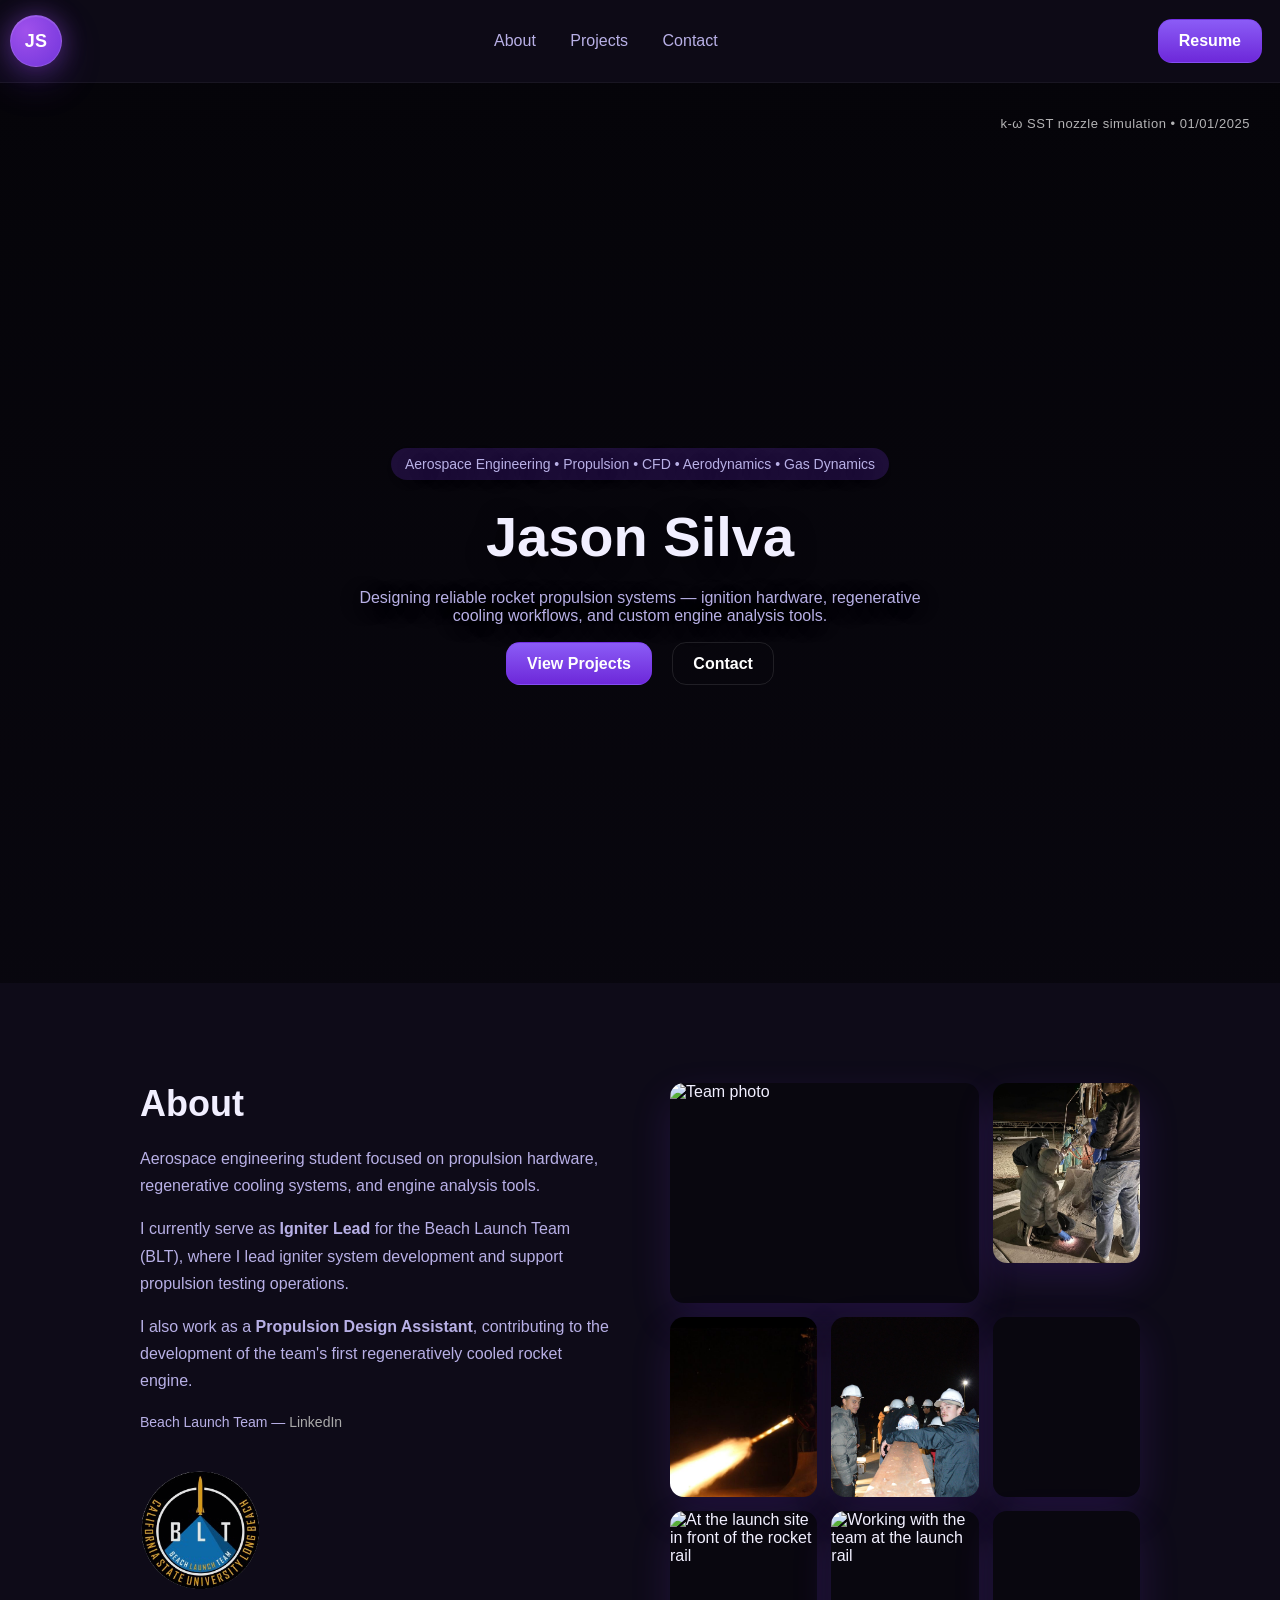
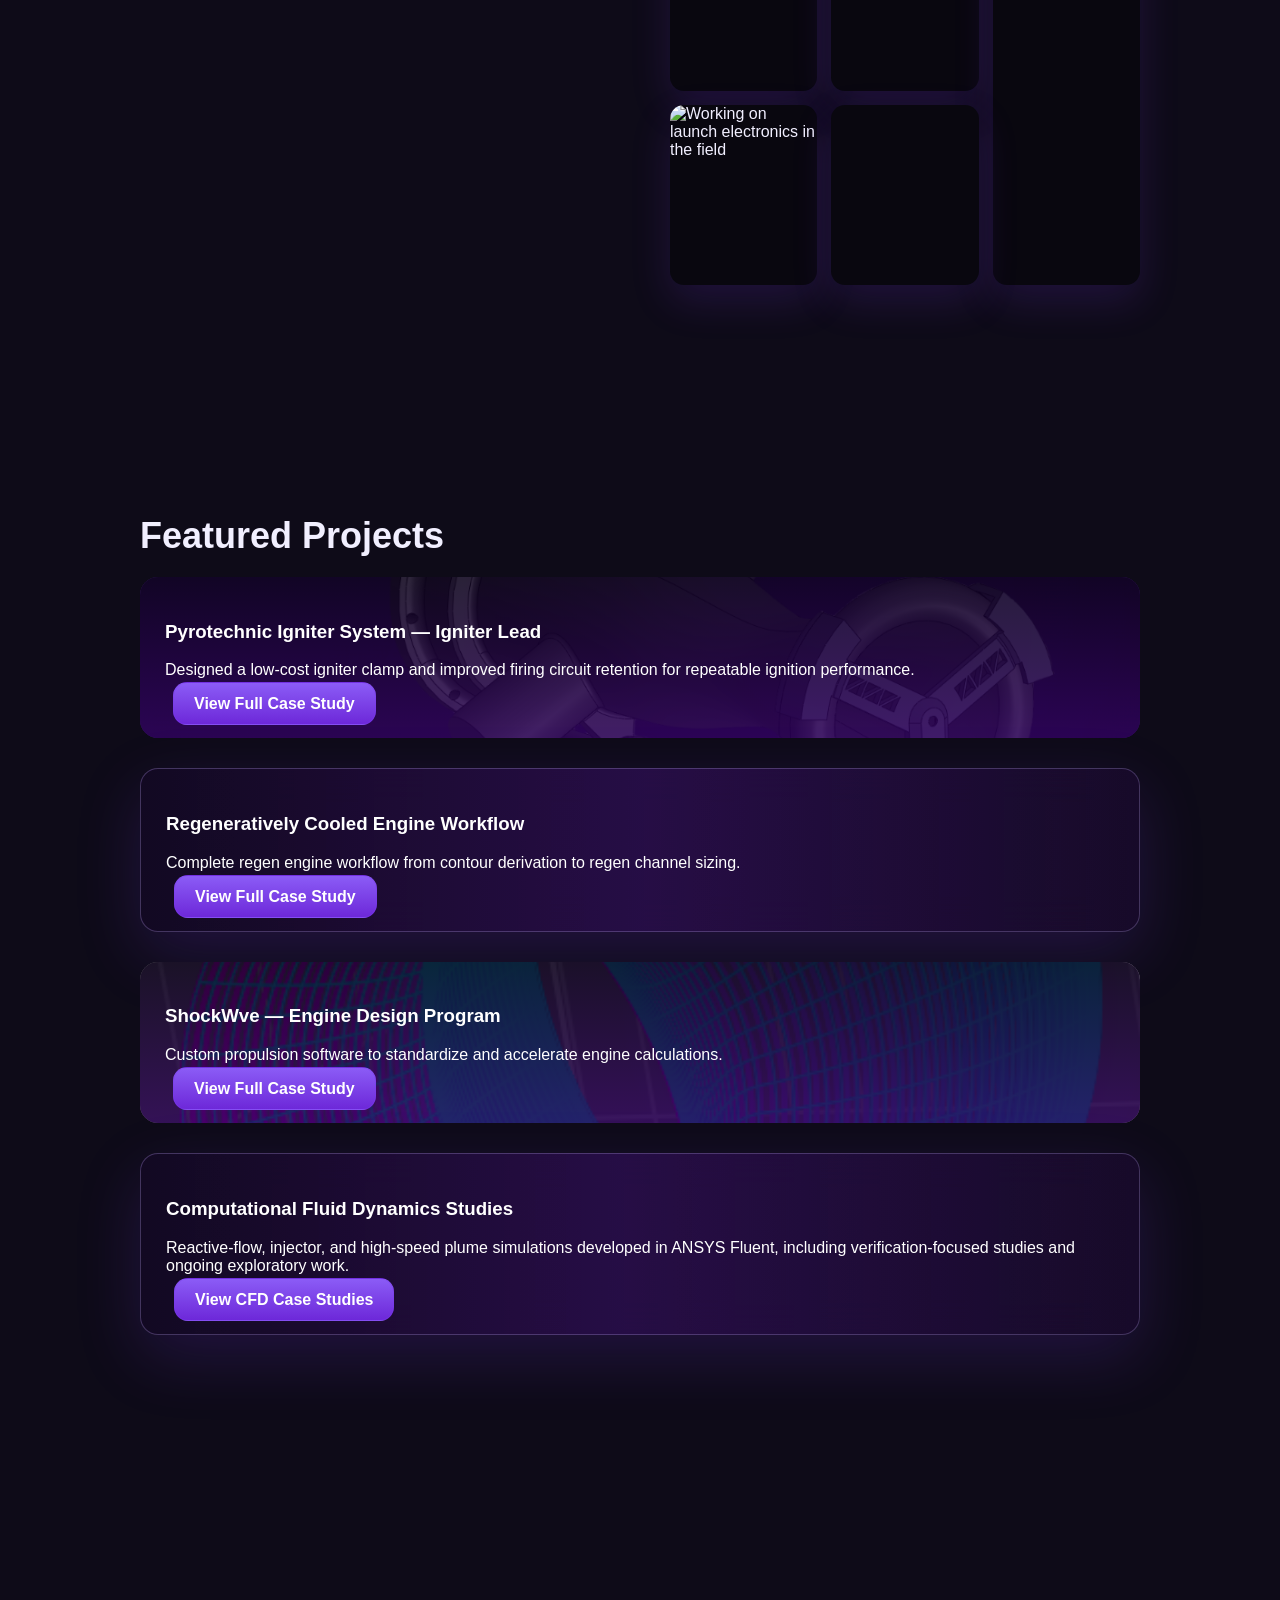
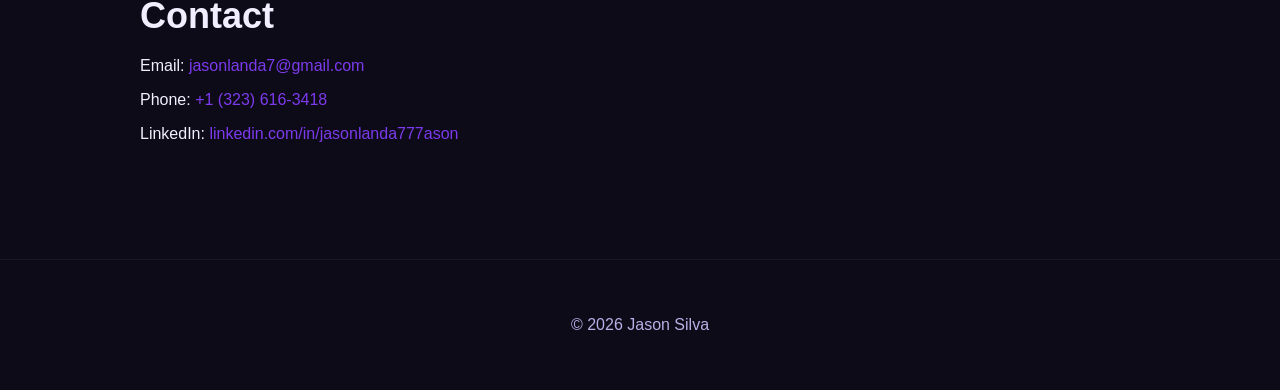
==== commit c74fb247: "Add files via upload" ====
--- a/index.html
+++ b/index.html
@@ -1,222 +1,272 @@
-<!DOCTYPE html>
-<html lang="en">
-<head>
-  <meta charset="UTF-8" />
-  <meta name="viewport" content="width=device-width, initial-scale=1.0"/>
-  <title>Jason Silva | Propulsion Portfolio</title>
-  <meta name="description" content="Jason Silva — Aerospace engineering portfolio focused on propulsion, regenerative cooling, and engine design tools." />
-  <link rel="stylesheet" href="style.css" />
-</head>
-<body>
-
-<nav class="nav">
-  <div class="nav-inner">
-    <a class="brand" href="#top">JS</a>
-    <div class="nav-links">
-      <a href="#about">About</a>
-      <a href="#projects">Projects</a>
-      <a href="#contact">Contact</a>
-    </div>
-    <a class="btn btn-small" href="assets/resume.pdf" target="_blank">Resume</a>
-  </div>
-</nav>
-
-<header id="top" class="hero">
-  <video class="hero-video" autoplay muted loop playsinline>
-    <source src="assets/transient_sim.mp4" type="video/mp4">
-  </video>
-<p class="sim-label">
-    k-ω SST nozzle simulation • 01/01/2025
-  </p>
-
-  <div class="container hero-content reveal">
-    <p class="tag">Aerospace Engineering • Propulsion • CFD • Aerodynamics • Gas Dynamics</p>
-    <h1>Jason Silva</h1>
-    <p class="subtitle">
-      Designing reliable rocket propulsion systems — ignition hardware,
-      regenerative cooling workflows, and custom engine analysis tools.
-    </p>
-    <div class="hero-actions">
-      <a class="btn" href="#projects">View Projects</a>
-      <a class="btn btn-ghost" href="#contact">Contact</a>
-    </div>
-  </div>
-</header>
-
-<section id="about" class="section reveal">
-  <div class="container about-grid">
-
-    <!-- LEFT: TEXT -->
-    <div class="about-text">
-      <h2>About</h2>
-      <p>
-        Aerospace engineering student focused on propulsion hardware,
-        regenerative cooling systems, and engine analysis tools.
-      </p>
-
-      <p>
-        I currently serve as <strong>Igniter Lead</strong> for the
-        Beach Launch Team (BLT), where I lead igniter system development
-        and support propulsion testing operations.
-      </p>
-
-      <p>
-        I also work as a <strong>Propulsion Design Assistant</strong>,
-        contributing to the development of the team's first
-        regeneratively cooled rocket engine.
-      </p>
-
-      <p class="blt-credit">
-        Beach Launch Team —
-        <a href="https://www.linkedin.com/company/csulb-beach-launch-team/"
-           target="_blank">
-           LinkedIn
-        </a>
-      </p>
-
-      <img src="assets/blt_logo.png" class="blt-logo" alt="BLT logo">
-    </div>
-
-<!-- RIGHT: BLT MEDIA -->
-<div class="about-media-grid">
-  <img class="media-wide" src="assets/mogging.JPG" alt="Team photo">
-
-  <img src="assets/hands_on.jpeg" alt="Igniter work">
-  <img src="assets/hotfire.jpeg" alt="Hot fire test">
-  <img src="assets/igniter_team.jpeg" alt="Igniter team">
-  <video autoplay muted loop playsinline preload="auto">
-  <source src="assets/staticfire.mp4" type="video/mp4">
-</video>
-  <img src="assets/jason2.JPG" alt="At the launch site in front of the rocket rail">
-  <img src="assets/jason3.JPG" alt="Working with the team at the launch rail">
-
-  <video class="media-tall" autoplay muted loop playsinline preload="auto">
-    <source src="assets/rocket_launch.mp4" type="video/mp4">
-  </video>
-
-
-<img src="assets/jason1.JPG" alt="Working on launch electronics in the field">
-
-  <video autoplay muted loop playsinline preload="auto">
-    <source src="assets/thermite.mp4" type="video/mp4">
-  </video>
-
-
-</div>
-
-  </div>
-</section>
-
-<section id="projects" class="section reveal">
-  <div class="container">
-    <h2>Featured Projects</h2>
-
-    <!-- Project 1 -->
-    <div class="card project igniter">
-  <h3>Pyrotechnic Igniter System — Igniter Lead</h3>
-  <p>
-    Designed a low-cost igniter clamp and improved firing circuit retention
-    for repeatable ignition performance.
-  </p>
-  <a class="btn" href="igniter.html">View Full Case Study</a>
-</div>
-
-    <!-- Project 2 -->
-    <div class="card project regen">
-  <h3>Regeneratively Cooled Engine Workflow</h3>
-  <p>
-    Complete regen engine workflow from contour derivation
-    to regen channel sizing.
-  </p>
-  <a class="btn" href="regen-engine.html">View Full Case Study</a>
-</div>
-
-    <!-- Project 3 -->
-    <div class="card project shockwve">
-  <h3>ShockWve — Engine Design Program</h3>
-  <p>
-    Custom propulsion software to standardize and accelerate engine calculations.
-  </p>
-  <a class="btn" href="shockwve.html">View Full Case Study</a>
-</div>
-
-  </div>
-</section>
-
-<section id="contact" class="section reveal">
-  <div class="container">
-    <h2>Contact</h2>
-
-    <p>
-      Email:
-      <a href="mailto:jasonlanda7@gmail.com">jasonlanda7@gmail.com</a>
-    </p>
-
-    <p>
-      Phone:
-      <a href="tel:+13236163418">+1 (323) 616-3418</a>
-    </p>
-
-    <p>
-      LinkedIn:
-      <a href="https://www.linkedin.com/in/jasonlanda777ason" target="_blank">
-        linkedin.com/in/jasonlanda777ason
-      </a>
-    </p>
-  </div>
-</section>
-
-<footer>
-  <p>© <span id="year"></span> Jason Silva</p>
-</footer>
-
-<script>
-  document.getElementById("year").textContent = new Date().getFullYear();
-
-  const reveals = document.querySelectorAll(".reveal");
-
-  const observer = new IntersectionObserver((entries) => {
-    entries.forEach(entry => {
-      if (entry.isIntersecting) {
-        entry.target.classList.add("active");
-      }
-    });
-  }, { threshold: 0.15 });
-
-  reveals.forEach(el => observer.observe(el));
-</script>
-
-<div class="lightbox" id="lightbox"></div>
-
-<script>
-  const mediaItems = document.querySelectorAll(".about-media-grid img, .about-media-grid video");
-  const lightbox = document.getElementById("lightbox");
-
-  mediaItems.forEach(item => {
-    item.addEventListener("click", () => {
-      lightbox.style.display = "flex";
-
-      if (item.tagName === "IMG") {
-        lightbox.innerHTML = `<img src="${item.src}" alt="">`;
-      }
-
-      if (item.tagName === "VIDEO") {
-        const source = item.querySelector("source");
-        if (source) {
-          lightbox.innerHTML = `
-            <video autoplay controls loop playsinline>
-              <source src="${source.src}" type="${source.type}">
-            </video>
-          `;
-        }
-      }
-    });
-  });
-
-  lightbox.addEventListener("click", () => {
-    lightbox.style.display = "none";
-    lightbox.innerHTML = "";
-  });
-</script>
-</body>
+<!DOCTYPE html>
+<html lang="en">
+<head>
+  <meta charset="UTF-8" />
+  <meta name="viewport" content="width=device-width, initial-scale=1.0"/>
+  <title>Jason Silva | Propulsion Portfolio</title>
+  <meta name="description" content="Jason Silva — Aerospace engineering portfolio focused on propulsion, regenerative cooling, and engine design tools." />
+  <link rel="stylesheet" href="style.css" />
+
+<style>
+  /* CFD project card: matches the existing image-card treatment with a purple hue. */
+  .project.cfd {
+    position: relative;
+    overflow: hidden;
+    isolation: isolate;
+    background:
+      linear-gradient(90deg, rgba(15,12,26,0.94) 0%, rgba(36,18,62,0.82) 48%, rgba(15,12,26,0.58) 100%),
+      url("assets/aerospikemach.png") center 47% / cover no-repeat;
+    border: 1px solid rgba(190,150,255,0.30);
+    box-shadow: 0 22px 65px rgba(124,58,237,0.18);
+  }
+
+  .project.cfd::before {
+    content: "";
+    position: absolute;
+    inset: 0;
+    z-index: -1;
+    background: rgba(86,24,145,0.24);
+    mix-blend-mode: color;
+    pointer-events: none;
+  }
+
+  .project.cfd h3,
+  .project.cfd p,
+  .project.cfd .btn {
+    position: relative;
+    z-index: 1;
+  }
+
+  .project.regen{
+    position:relative;overflow:hidden;isolation:isolate;
+    background:linear-gradient(90deg,rgba(15,12,26,.94),rgba(36,18,62,.82),rgba(15,12,26,.58)),
+    url("assets/borealissection.png") center center/cover no-repeat;
+    border:1px solid rgba(190,150,255,.30);
+    box-shadow:0 22px 65px rgba(124,58,237,.18);}
+  .project.regen::before{content:"";position:absolute;inset:0;background:rgba(86,24,145,.24);mix-blend-mode:color;z-index:-1;}
+
+</style>
+</head>
+<body>
+
+<nav class="nav">
+  <div class="nav-inner">
+    <a class="brand" href="#top">JS</a>
+    <div class="nav-links">
+      <a href="#about">About</a>
+      <a href="#projects">Projects</a>
+      <a href="#contact">Contact</a>
+    </div>
+    <a class="btn btn-small" href="assets/resume.pdf" target="_blank">Resume</a>
+  </div>
+</nav>
+
+<header id="top" class="hero">
+  <video class="hero-video" autoplay muted loop playsinline>
+    <source src="assets/transient_sim.mp4" type="video/mp4">
+  </video>
+<p class="sim-label">
+    k-ω SST nozzle simulation • 01/01/2025
+  </p>
+
+  <div class="container hero-content reveal">
+    <p class="tag">Aerospace Engineering • Propulsion • CFD • Aerodynamics • Gas Dynamics</p>
+    <h1>Jason Silva</h1>
+    <p class="subtitle">
+      Designing reliable rocket propulsion systems — ignition hardware,
+      regenerative cooling workflows, and custom engine analysis tools.
+    </p>
+    <div class="hero-actions">
+      <a class="btn" href="#projects">View Projects</a>
+      <a class="btn btn-ghost" href="#contact">Contact</a>
+    </div>
+  </div>
+</header>
+
+<section id="about" class="section reveal">
+  <div class="container about-grid">
+
+    <!-- LEFT: TEXT -->
+    <div class="about-text">
+      <h2>About</h2>
+      <p>
+        Aerospace engineering student focused on propulsion hardware,
+        regenerative cooling systems, and engine analysis tools.
+      </p>
+
+      <p>
+        I currently serve as <strong>Igniter Lead</strong> for the
+        Beach Launch Team (BLT), where I lead igniter system development
+        and support propulsion testing operations.
+      </p>
+
+      <p>
+        I also work as a <strong>Propulsion Design Assistant</strong>,
+        contributing to the development of the team's first
+        regeneratively cooled rocket engine.
+      </p>
+
+      <p class="blt-credit">
+        Beach Launch Team —
+        <a href="https://www.linkedin.com/company/csulb-beach-launch-team/"
+           target="_blank">
+           LinkedIn
+        </a>
+      </p>
+
+      <img src="assets/blt_logo.png" class="blt-logo" alt="BLT logo">
+    </div>
+
+<!-- RIGHT: BLT MEDIA -->
+<div class="about-media-grid">
+  <img class="media-wide" src="assets/mogging.JPG" alt="Team photo">
+
+  <img src="assets/hands_on.jpeg" alt="Igniter work">
+  <img src="assets/hotfire.jpeg" alt="Hot fire test">
+  <img src="assets/igniter_team.jpeg" alt="Igniter team">
+  <video autoplay muted loop playsinline preload="auto">
+  <source src="assets/staticfire.mp4" type="video/mp4">
+</video>
+  <img src="assets/jason2.JPG" alt="At the launch site in front of the rocket rail">
+  <img src="assets/jason3.JPG" alt="Working with the team at the launch rail">
+
+  <video class="media-tall" autoplay muted loop playsinline preload="auto">
+    <source src="assets/rocket_launch.mp4" type="video/mp4">
+  </video>
+
+
+<img src="assets/jason1.JPG" alt="Working on launch electronics in the field">
+
+  <video autoplay muted loop playsinline preload="auto">
+    <source src="assets/thermite.mp4" type="video/mp4">
+  </video>
+
+
+</div>
+
+  </div>
+</section>
+
+<section id="projects" class="section reveal">
+  <div class="container">
+    <h2>Featured Projects</h2>
+
+    <!-- Project 1 -->
+    <div class="card project igniter">
+  <h3>Pyrotechnic Igniter System — Igniter Lead</h3>
+  <p>
+    Designed a low-cost igniter clamp and improved firing circuit retention
+    for repeatable ignition performance.
+  </p>
+  <a class="btn" href="igniter.html">View Full Case Study</a>
+</div>
+
+    <!-- Project 2 -->
+    <div class="card project regen">
+  <h3>Regeneratively Cooled Engine Workflow</h3>
+  <p>
+    Complete regen engine workflow from contour derivation
+    to regen channel sizing.
+  </p>
+  <a class="btn" href="regen-engine.html">View Full Case Study</a>
+</div>
+
+    <!-- Project 3 -->
+    <div class="card project shockwve">
+  <h3>ShockWve — Engine Design Program</h3>
+  <p>
+    Custom propulsion software to standardize and accelerate engine calculations.
+  </p>
+  <a class="btn" href="shockwve.html">View Full Case Study</a>
+</div>
+
+    <!-- Project 4 -->
+    <div class="card project cfd">
+      <h3>Computational Fluid Dynamics Studies</h3>
+      <p>
+        Reactive-flow, injector, and high-speed plume simulations developed in ANSYS Fluent,
+        including verification-focused studies and ongoing exploratory work.
+      </p>
+      <a class="btn" href="cfd.html">View CFD Case Studies</a>
+    </div>
+
+  </div>
+</section>
+
+<section id="contact" class="section reveal">
+  <div class="container">
+    <h2>Contact</h2>
+
+    <p>
+      Email:
+      <a href="mailto:jasonlanda7@gmail.com">jasonlanda7@gmail.com</a>
+    </p>
+
+    <p>
+      Phone:
+      <a href="tel:+13236163418">+1 (323) 616-3418</a>
+    </p>
+
+    <p>
+      LinkedIn:
+      <a href="https://www.linkedin.com/in/jasonlanda777ason" target="_blank">
+        linkedin.com/in/jasonlanda777ason
+      </a>
+    </p>
+  </div>
+</section>
+
+<footer>
+  <p>© <span id="year"></span> Jason Silva</p>
+</footer>
+
+<script>
+  document.getElementById("year").textContent = new Date().getFullYear();
+
+  const reveals = document.querySelectorAll(".reveal");
+
+  const observer = new IntersectionObserver((entries) => {
+    entries.forEach(entry => {
+      if (entry.isIntersecting) {
+        entry.target.classList.add("active");
+      }
+    });
+  }, { threshold: 0.15 });
+
+  reveals.forEach(el => observer.observe(el));
+</script>
+
+<div class="lightbox" id="lightbox"></div>
+
+<script>
+  const mediaItems = document.querySelectorAll(".about-media-grid img, .about-media-grid video");
+  const lightbox = document.getElementById("lightbox");
+
+  mediaItems.forEach(item => {
+    item.addEventListener("click", () => {
+      lightbox.style.display = "flex";
+
+      if (item.tagName === "IMG") {
+        lightbox.innerHTML = `<img src="${item.src}" alt="">`;
+      }
+
+      if (item.tagName === "VIDEO") {
+        const source = item.querySelector("source");
+        if (source) {
+          lightbox.innerHTML = `
+            <video autoplay controls loop playsinline>
+              <source src="${source.src}" type="${source.type}">
+            </video>
+          `;
+        }
+      }
+    });
+  });
+
+  lightbox.addEventListener("click", () => {
+    lightbox.style.display = "none";
+    lightbox.innerHTML = "";
+  });
+</script>
+</body>
 </html>
--- a/style.css
+++ b/style.css
@@ -676,8 +676,211 @@
   }
 }
 
+/* =========================
+   REGEN HERO LAYOUT FIX
+   ========================= */
+
+.borealis-layout {
+  position: relative;
+  z-index: 2;
+  display: grid;
+  grid-template-columns: minmax(540px, 1fr) minmax(420px, 540px);
+  gap: 90px;
+  align-items: center;
+  padding-top: 110px;
+  padding-bottom: 80px;
+}
+
+.model-card {
+  width: 100%;
+  max-width: 540px;
+  justify-self: end;
+}
+
+.borealis-copy {
+  max-width: 560px;
+}
+
+.borealis-title {
+  max-width: 700px;
+  line-height: 0.9;
+}
+
+/* fullscreen protection */
+@media (min-width: 1500px) {
+  .borealis-layout {
+    grid-template-columns: minmax(620px, 1fr) minmax(420px, 520px);
+    gap: 120px;
+  }
+}
+
+/* tablet/mobile */
+@media (max-width: 1180px) {
+  .borealis-layout {
+    grid-template-columns: 1fr;
+    gap: 48px;
+  }
+
+  .model-card {
+    justify-self: center;
+    max-width: 100%;
+  }
+}
 /* make vertical video span 2 rows */
 .about-media-grid .media-tall {
   grid-row: span 2;
   height: 100%;
+}
+
+/* =========================
+   SHOCKWVE PAGE
+   ========================= */
+
+body {
+  background: #000 !important;
+  overflow-x: hidden;
+}
+
+/* jade rabbit background */
+.jade-bg {
+  position: fixed;
+  inset: 0;
+  width: 55vw;
+  max-width: 700px;
+  margin: auto;
+  opacity: 0.08;
+  object-fit: contain;
+  z-index: 0;
+  pointer-events: none;
+  filter:
+    drop-shadow(0 0 40px rgba(0,255,255,0.25))
+    drop-shadow(0 0 60px rgba(255,0,180,0.18));
+}
+
+/* make sections glass windows */
+.engine-hero,
+.engine-step,
+.engine-footer {
+  position: relative;
+  z-index: 2;
+  background: rgba(8,8,12,0.58);
+  backdrop-filter: blur(12px) saturate(1.2);
+  -webkit-backdrop-filter: blur(12px) saturate(1.2);
+  border-top: 1px solid rgba(255,255,255,0.06);
+  border-bottom: 1px solid rgba(255,255,255,0.04);
+}
+
+/* neon title */
+.shock-title {
+  font-size: clamp(4rem, 10vw, 8rem);
+  letter-spacing: -0.08em;
+}
+
+.shock-blue {
+  color: #00e5ff;
+  text-shadow:
+    0 0 10px #00e5ff,
+    0 0 24px #00e5ff,
+    0 0 60px rgba(0,229,255,0.8);
+}
+
+.shock-pink {
+  color: #ff2bd6;
+  text-shadow:
+    0 0 10px #ff2bd6,
+    0 0 24px #ff2bd6,
+    0 0 60px rgba(255,43,214,0.8);
+}
+
+/* dual nozzle cards */
+.shock-grid {
+  margin-top: 50px;
+  display: grid;
+  grid-template-columns: 1fr 1fr;
+  gap: 28px;
+}
+
+.shock-card {
+  background: rgba(10,10,16,0.62);
+  border: 1px solid rgba(255,255,255,0.08);
+  border-radius: 24px;
+  overflow: hidden;
+  padding: 20px;
+  backdrop-filter: blur(12px);
+}
+
+.shock-card img {
+  width: 100%;
+  display: block;
+  border-radius: 14px;
+}
+
+@media (max-width: 900px) {
+  .shock-grid {
+    grid-template-columns: 1fr;
+  }
+
+  .jade-bg {
+    width: 90vw;
+    opacity: 0.05;
+  }
+}
+
+
+/* =========================
+   JS NAV BRAND
+   ========================= */
+
+.nav-inner {
+  padding: 0 10px;
+}
+
+.brand {
+  width: 52px;
+  height: 52px;
+
+  display: flex;
+  align-items: center;
+  justify-content: center;
+
+  border-radius: 50%;
+
+  font-weight: 700;
+  font-size: 18px;
+  letter-spacing: 0.02em;
+
+  color: white !important;
+  text-decoration: none;
+
+  background:
+    radial-gradient(
+      circle at 30% 30%,
+      rgba(168,85,247,0.95),
+      rgba(124,58,237,0.92)
+    );
+
+  border: 1px solid rgba(255,255,255,0.12);
+
+  box-shadow:
+    0 0 25px rgba(168,85,247,0.35),
+    0 12px 40px rgba(124,58,237,0.28),
+    inset 0 1px 0 rgba(255,255,255,0.12);
+
+  transition:
+    transform 0.35s ease,
+    box-shadow 0.35s ease,
+    filter 0.35s ease;
+
+  flex-shrink: 0;
+}
+
+.brand:hover {
+  transform: translateY(-2px) scale(1.05);
+
+  box-shadow:
+    0 0 40px rgba(168,85,247,0.48),
+    0 20px 60px rgba(124,58,237,0.38),
+    inset 0 1px 0 rgba(255,255,255,0.16);
+
+  filter: brightness(1.08);
 }
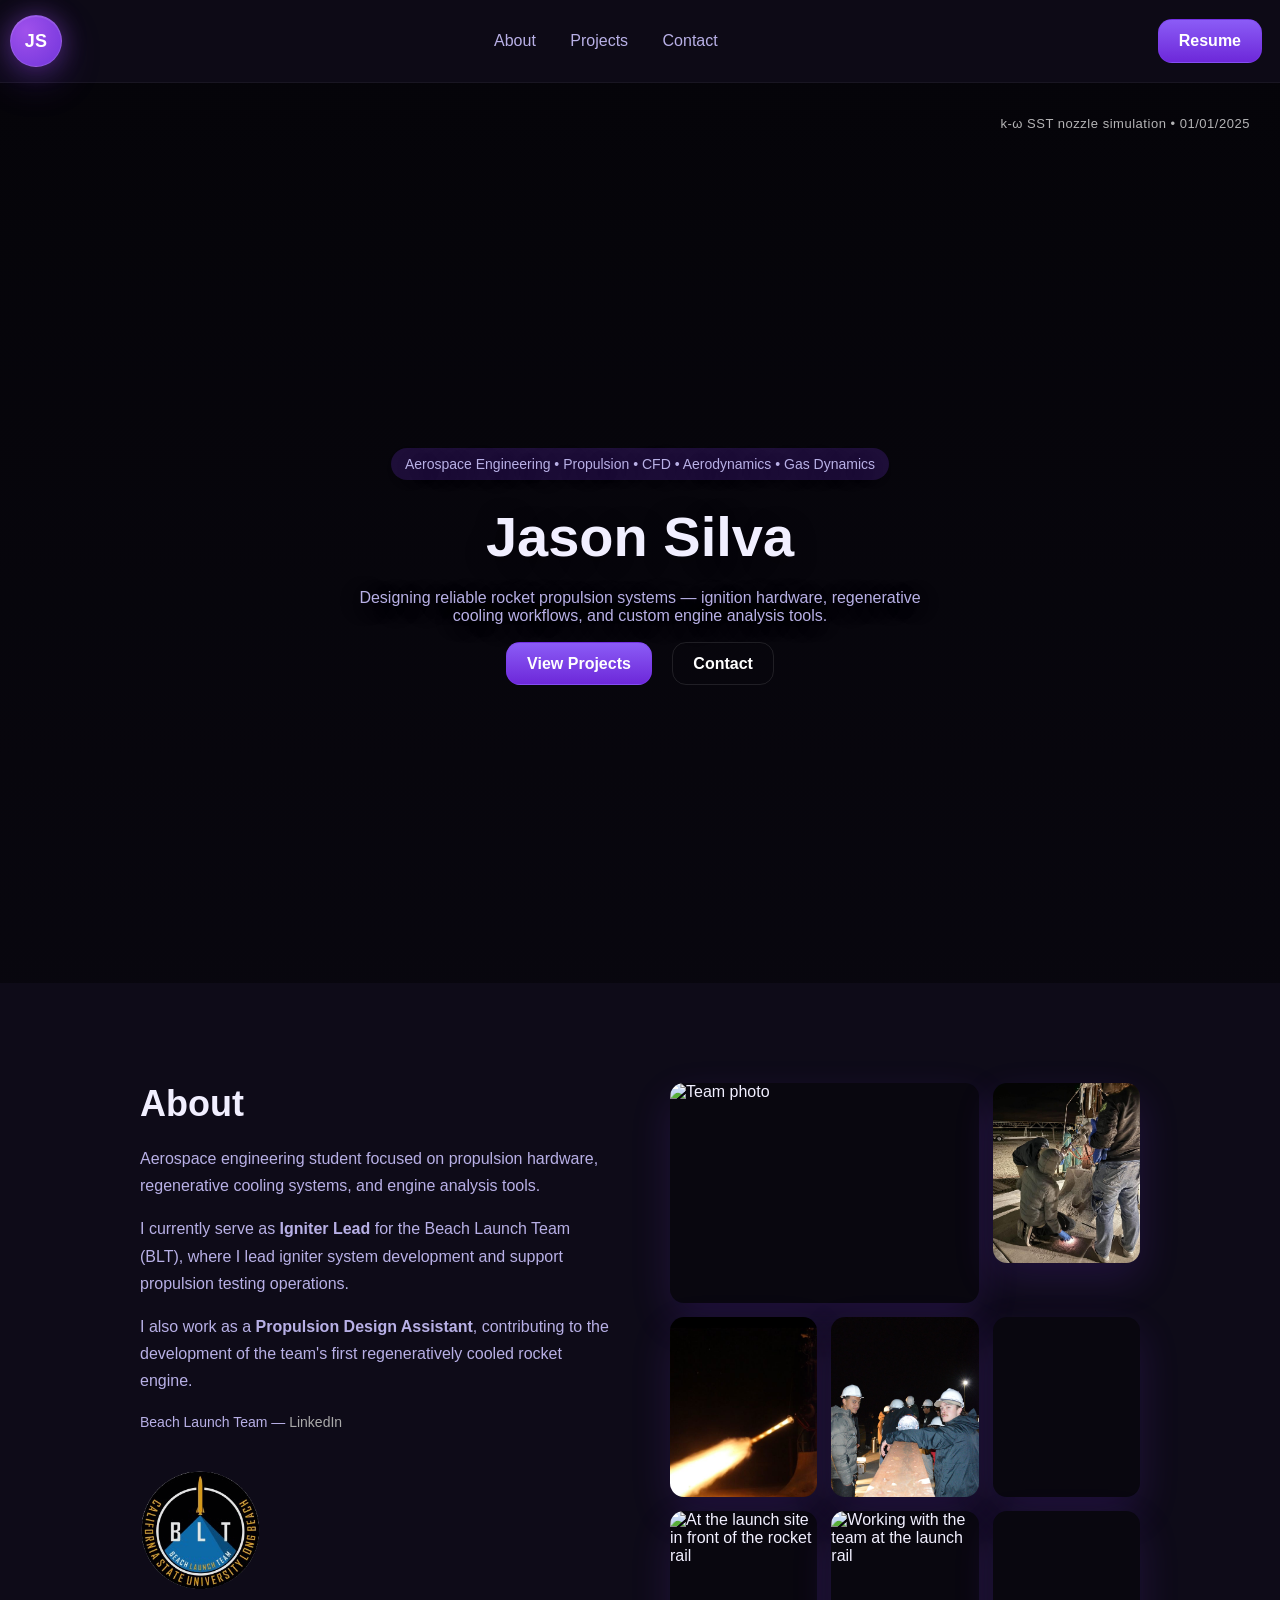
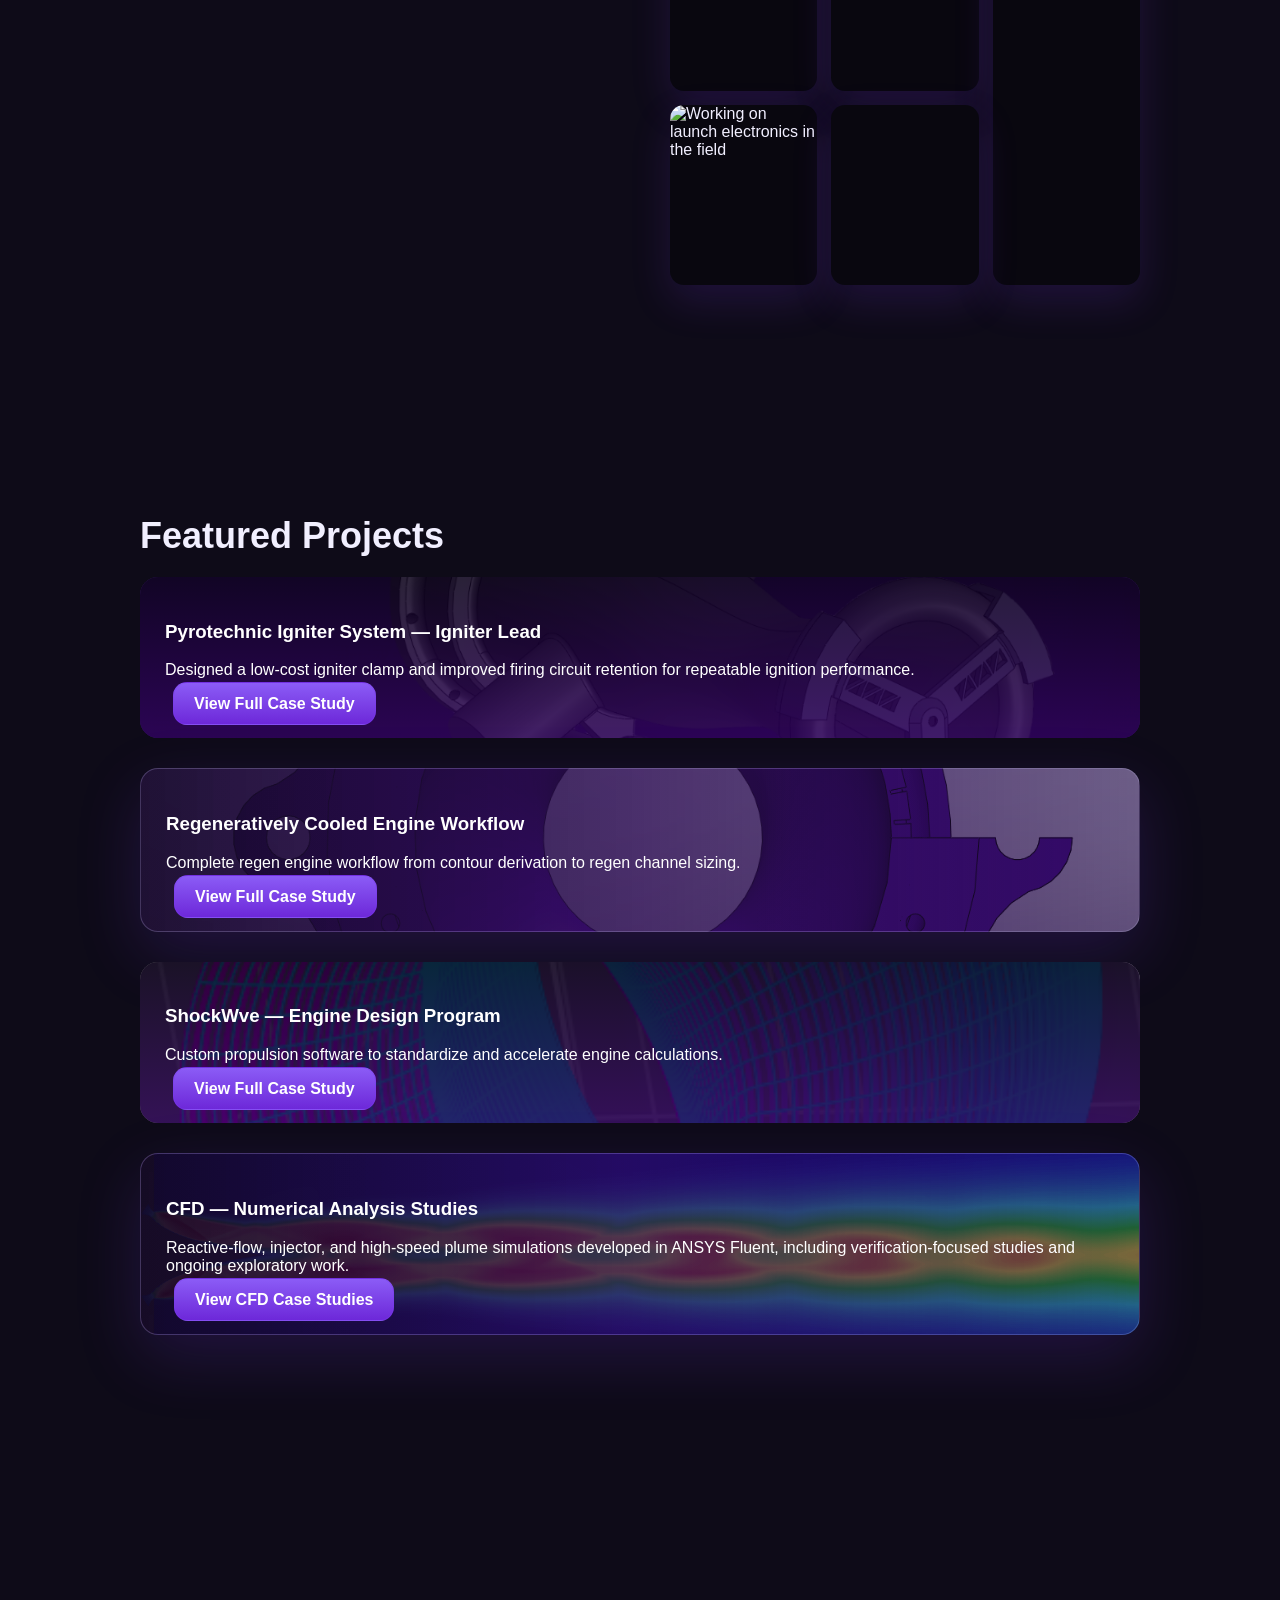
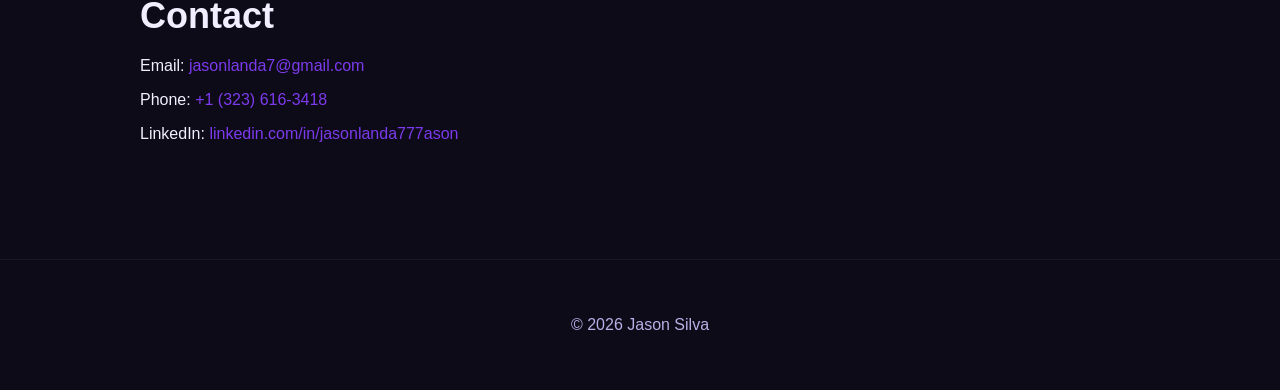
==== commit 97997539: "Add files via upload" ====
--- a/index.html
+++ b/index.html
@@ -182,7 +182,7 @@
 
     <!-- Project 4 -->
     <div class="card project cfd">
-      <h3>Computational Fluid Dynamics Studies</h3>
+      <h3>CFD — Numerical Analysis Studies</h3>
       <p>
         Reactive-flow, injector, and high-speed plume simulations developed in ANSYS Fluent,
         including verification-focused studies and ongoing exploratory work.
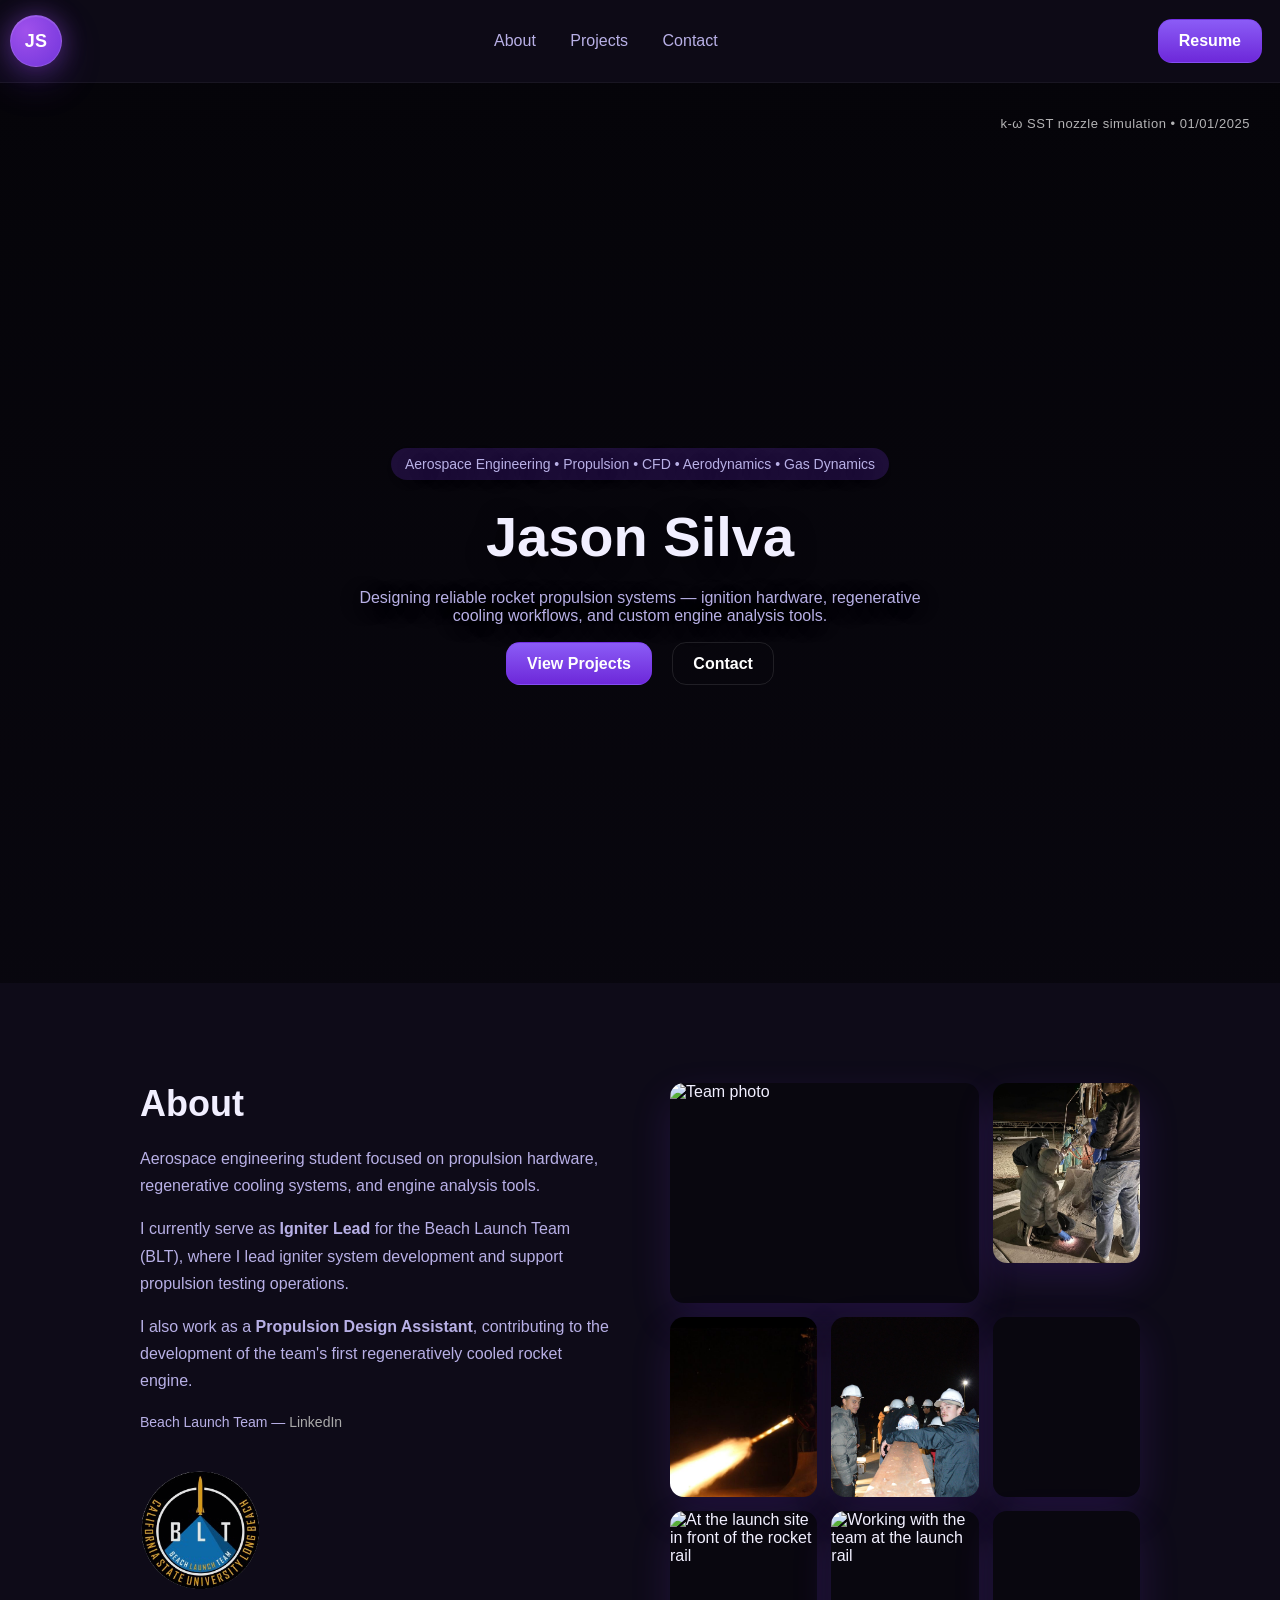
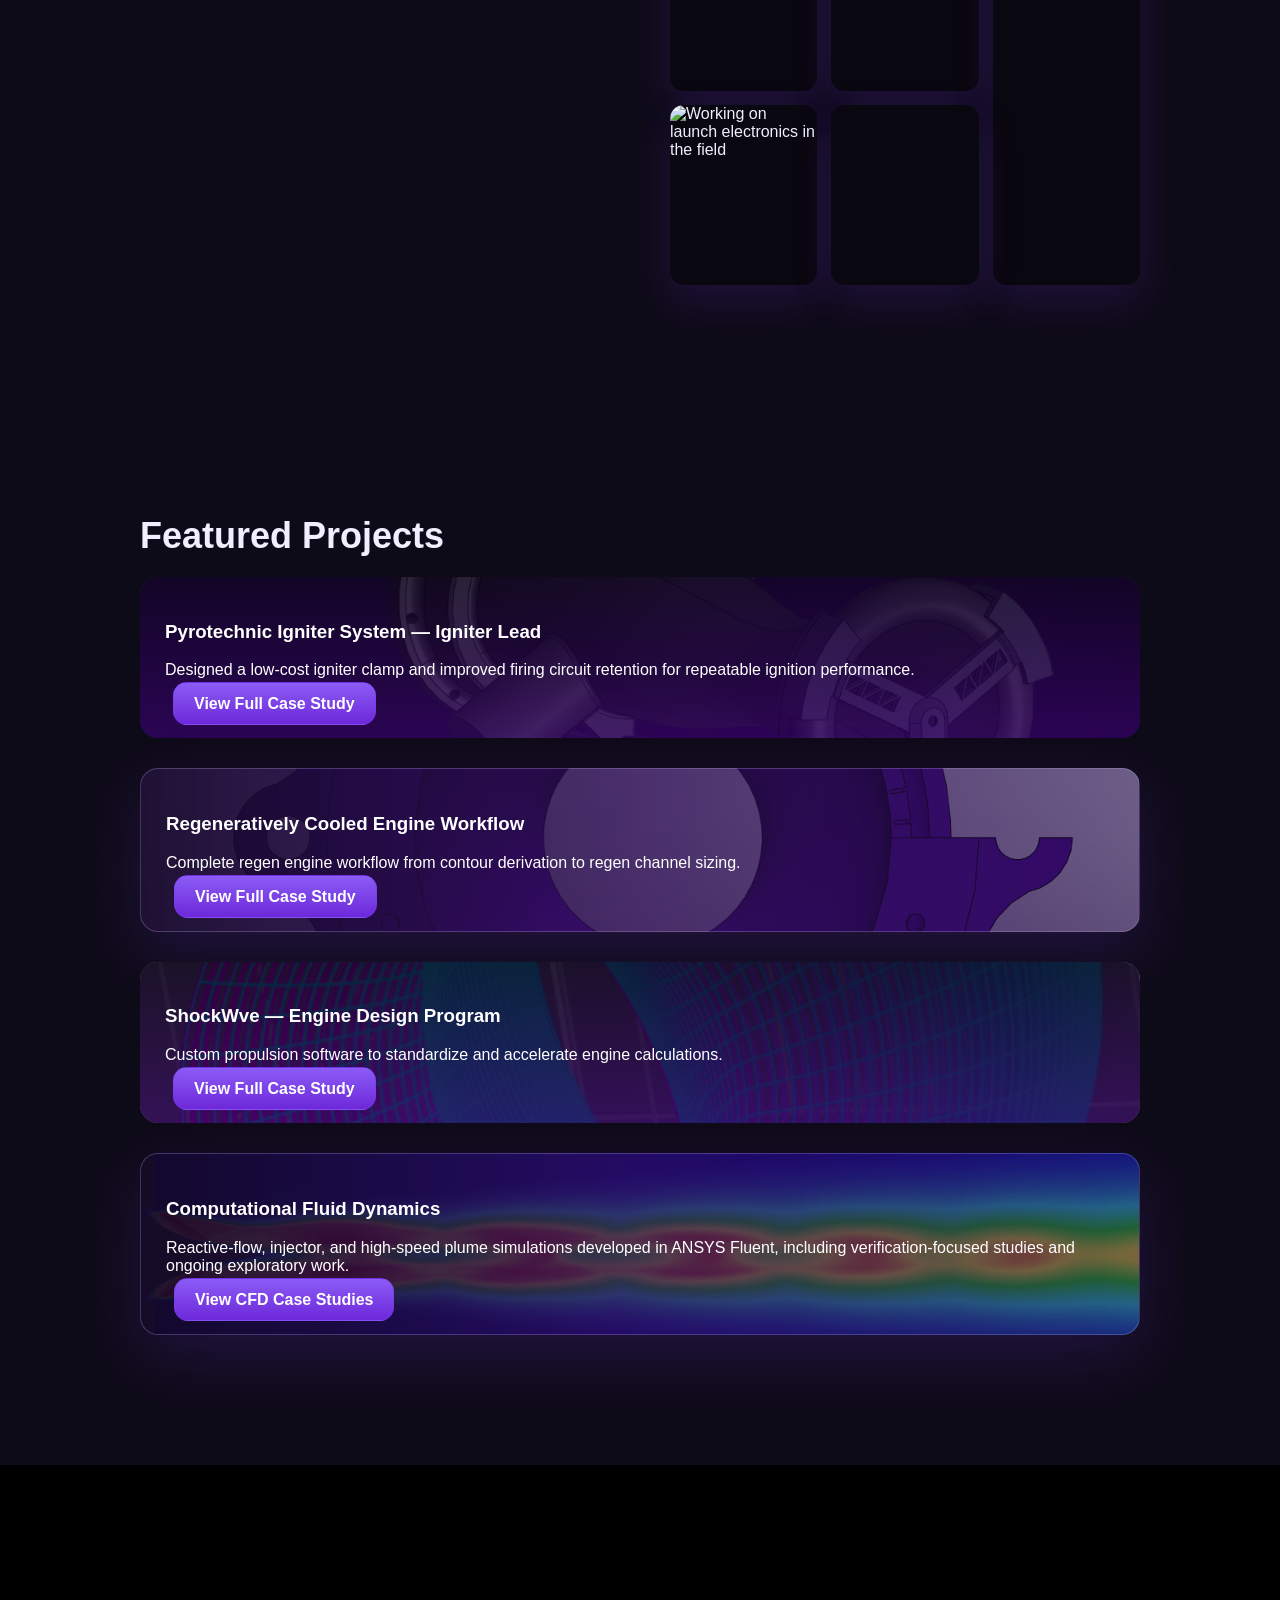
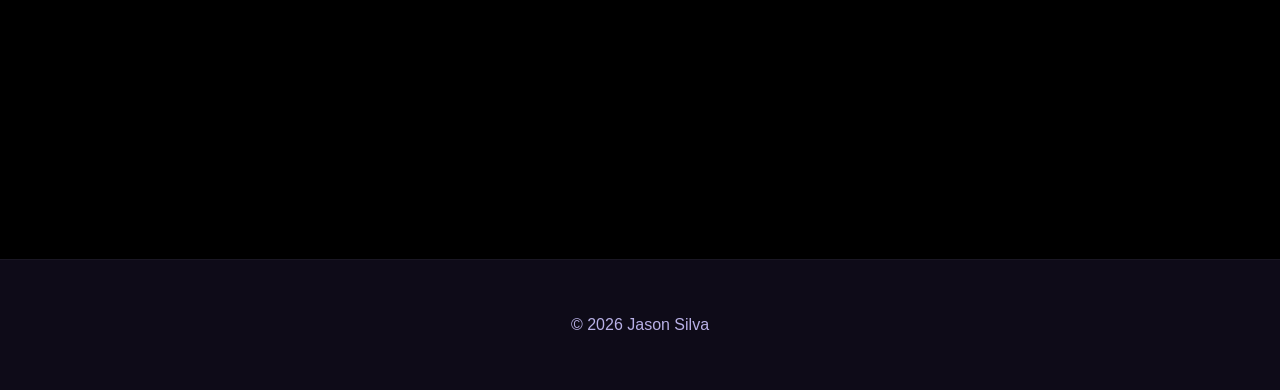
==== commit eebb7dff: "Add files via upload" ====
--- a/index.html
+++ b/index.html
@@ -182,7 +182,7 @@
 
     <!-- Project 4 -->
     <div class="card project cfd">
-      <h3>CFD — Numerical Analysis Studies</h3>
+      <h3>Computational Fluid Dynamics</h3>
       <p>
         Reactive-flow, injector, and high-speed plume simulations developed in ANSYS Fluent,
         including verification-focused studies and ongoing exploratory work.
